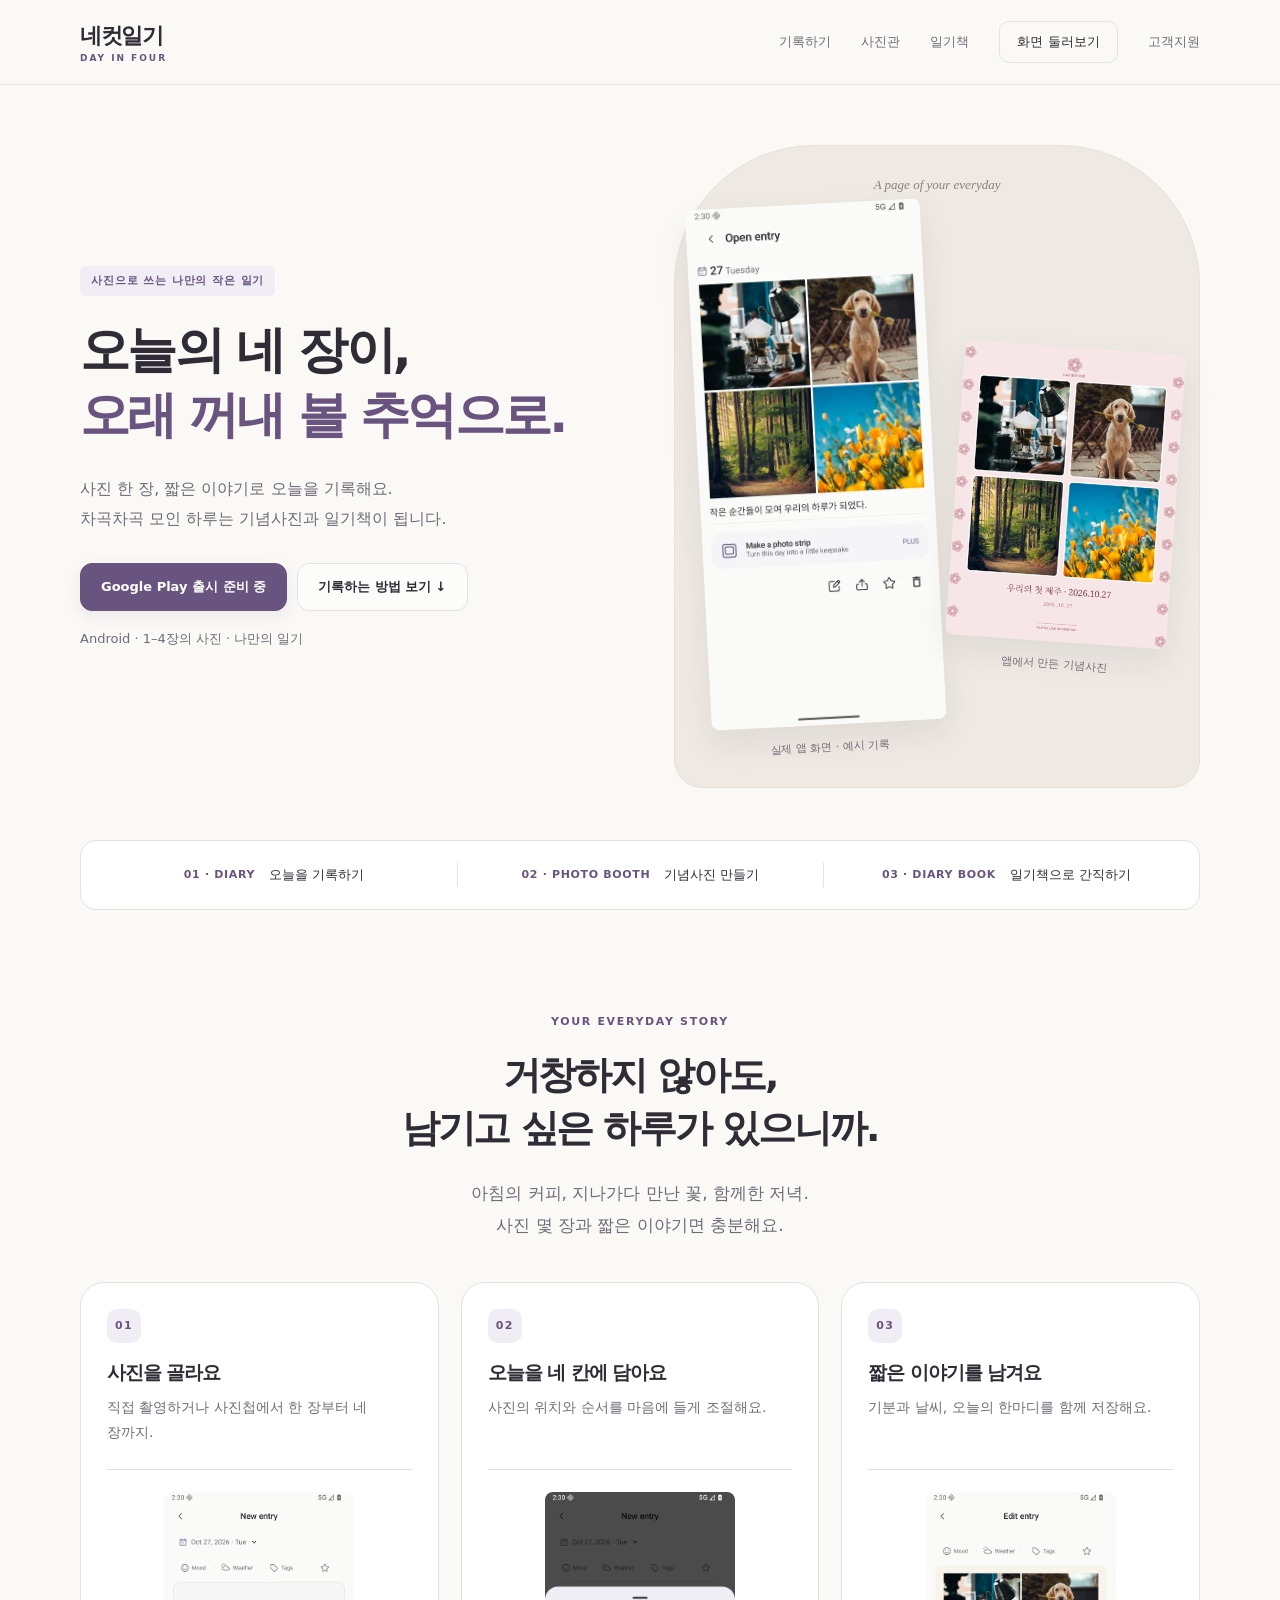
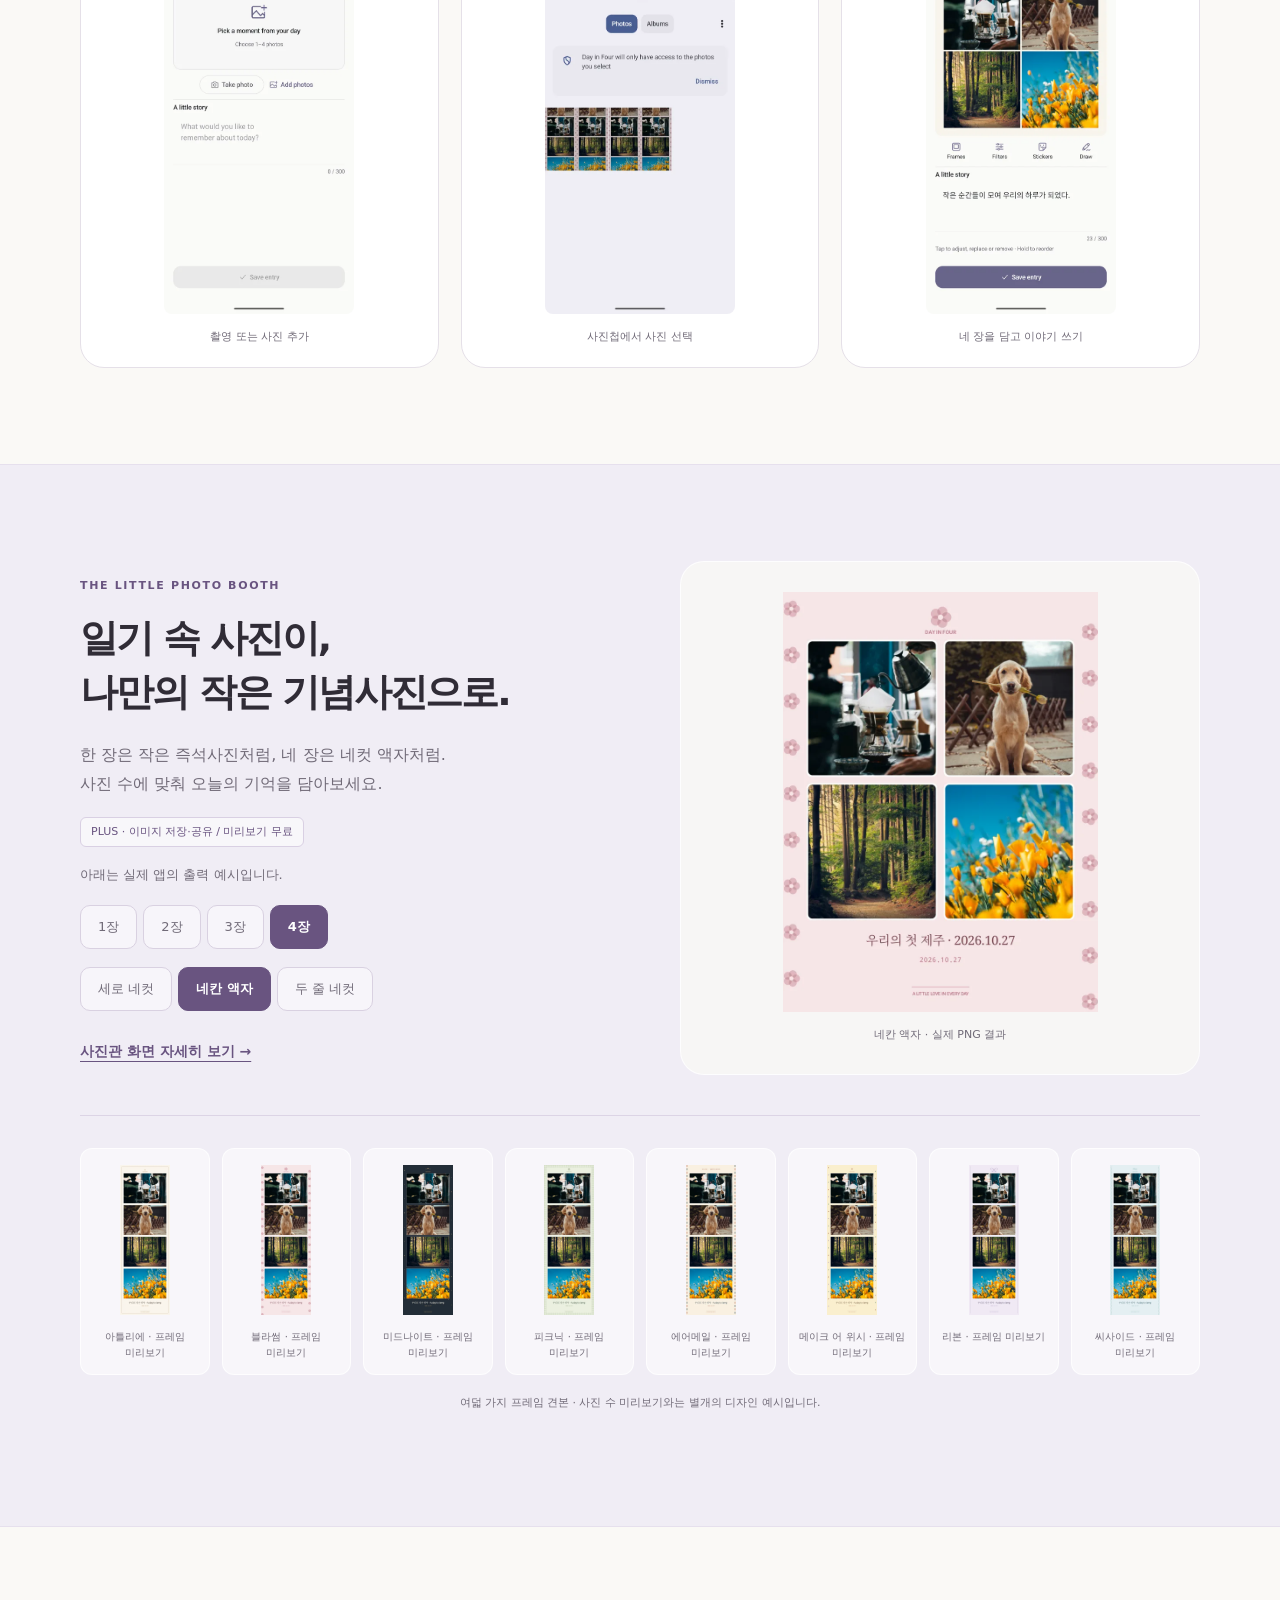
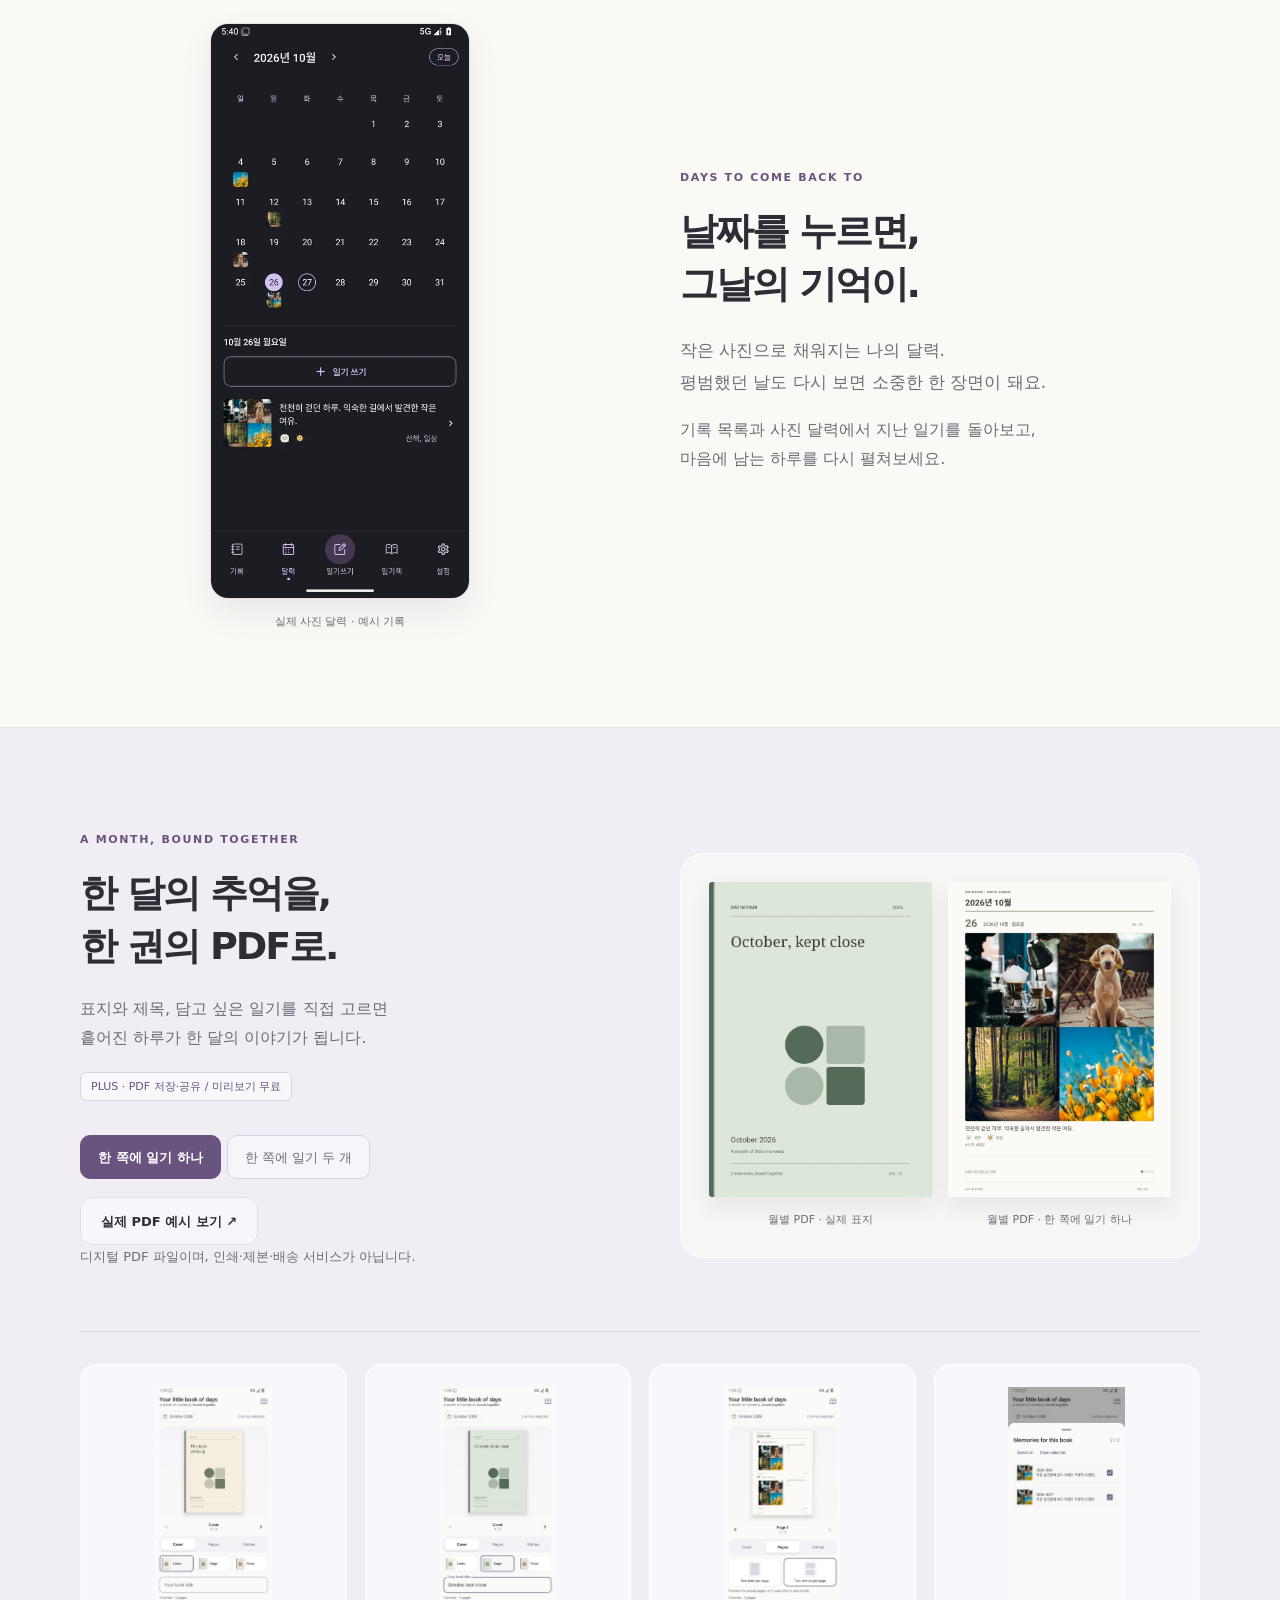
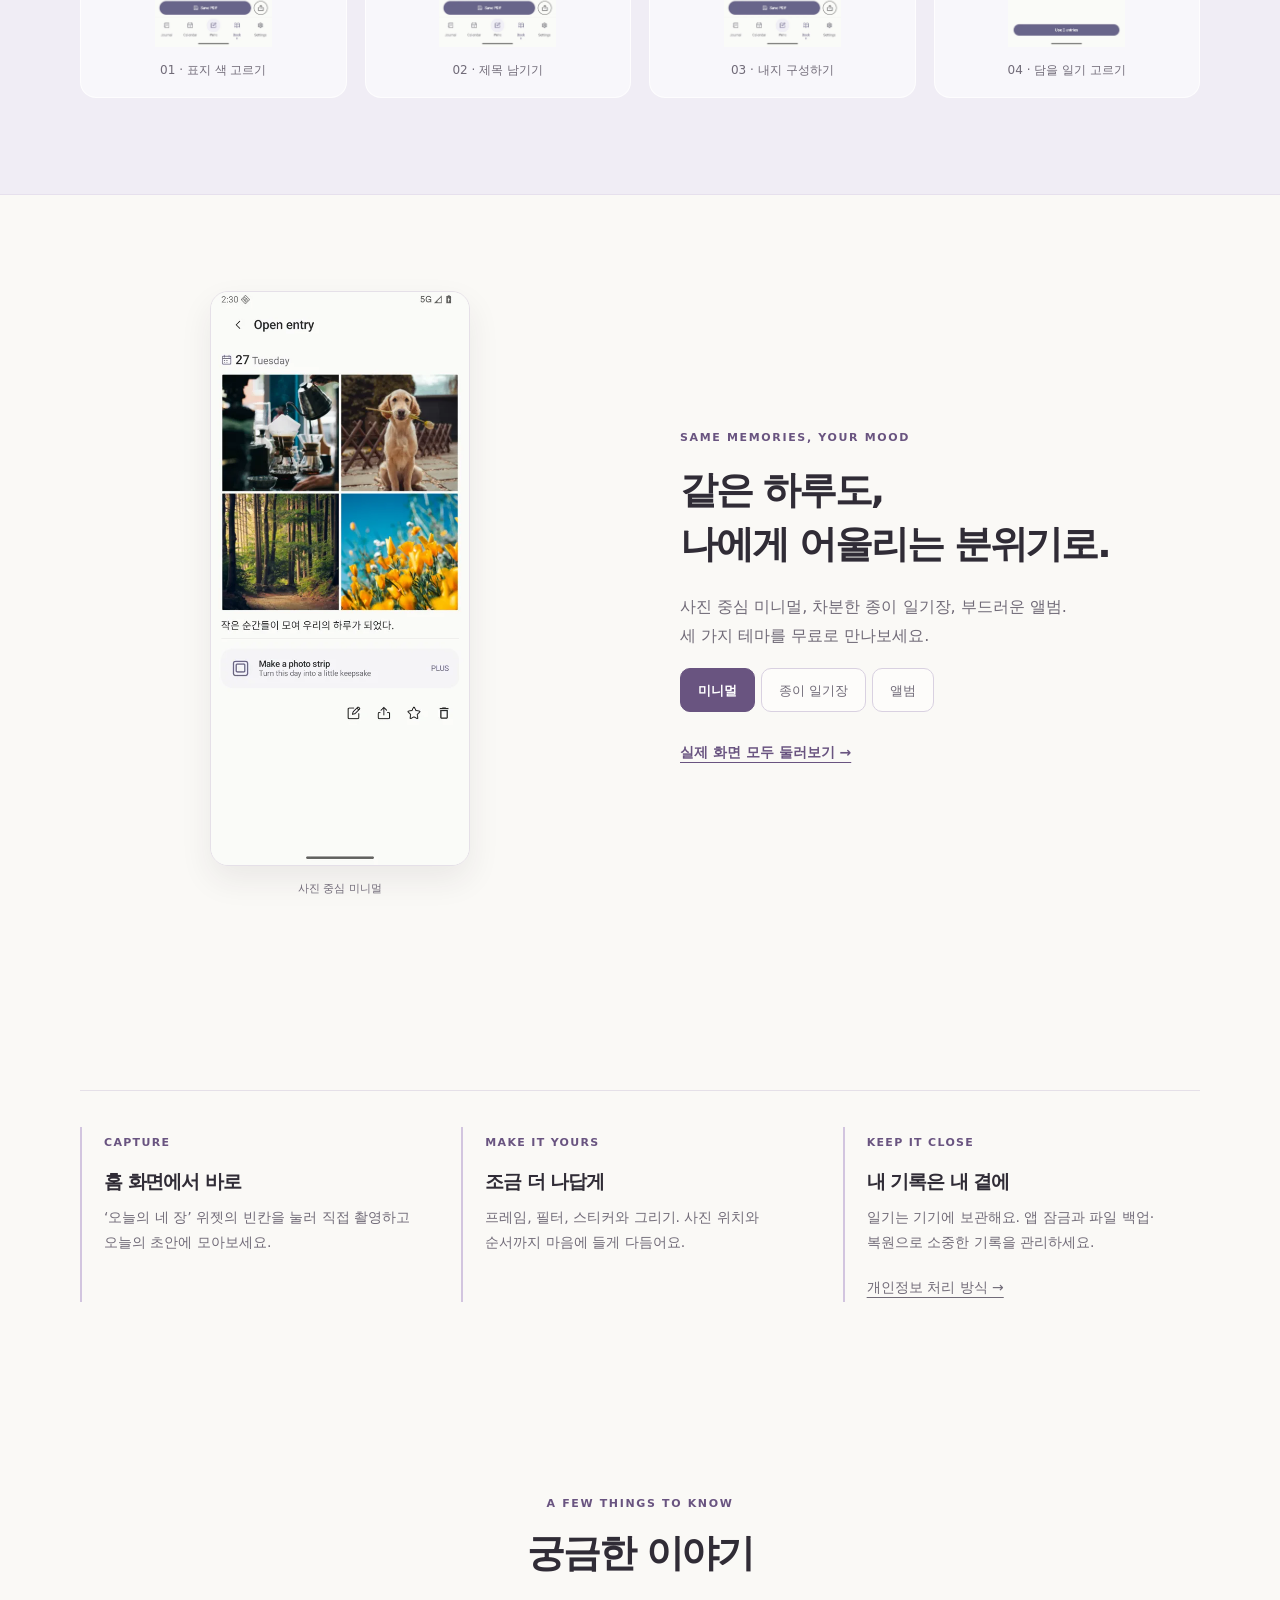
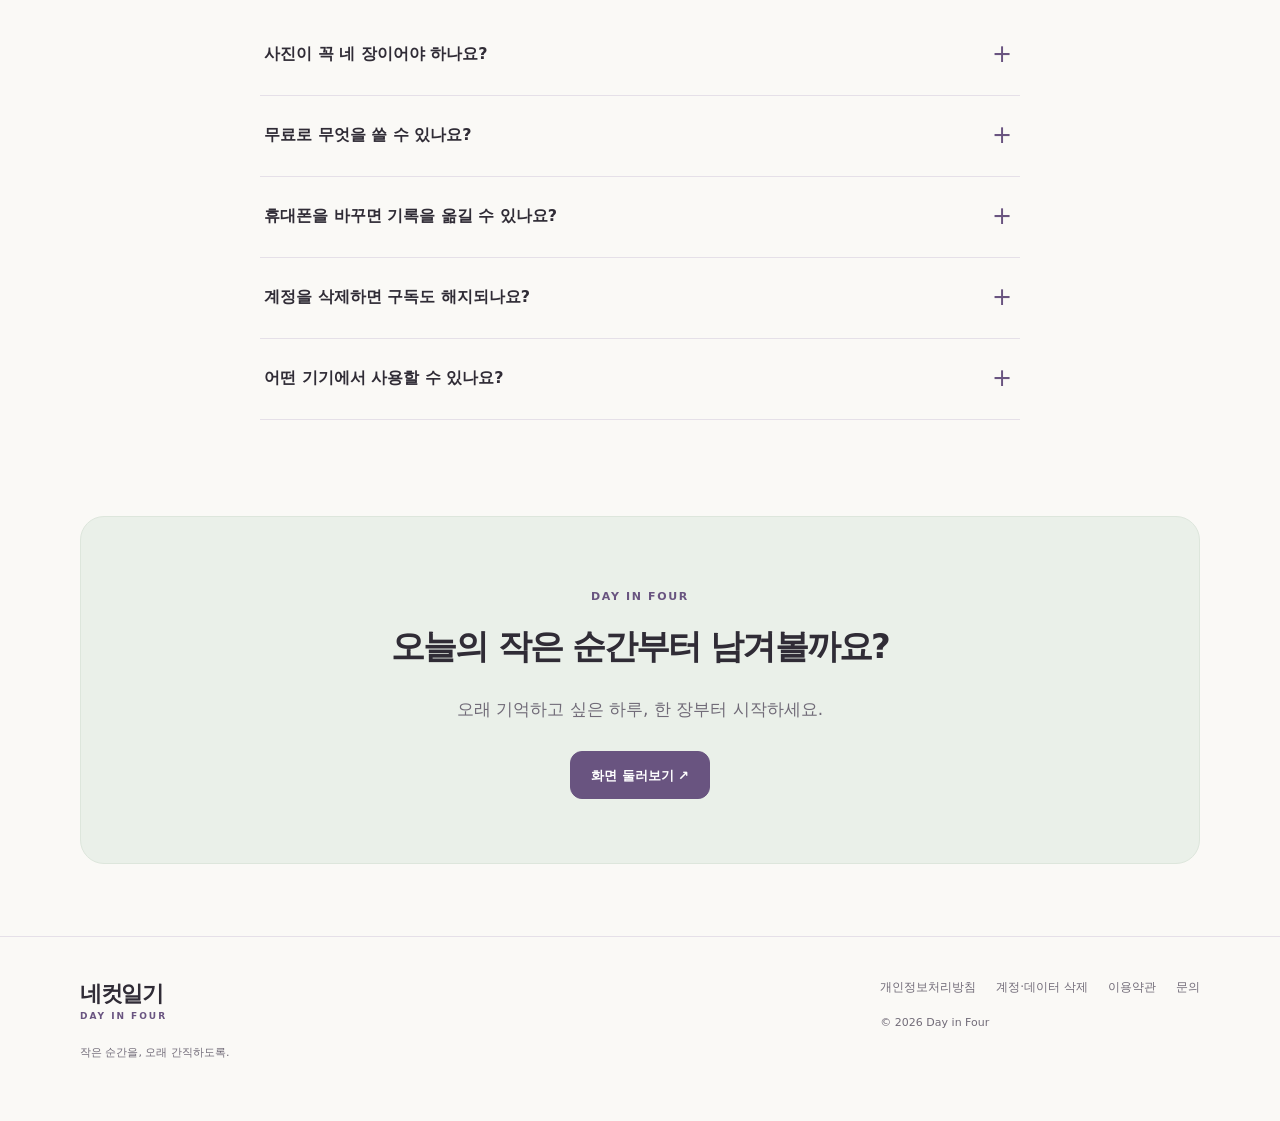
==== index.html @ f3f6698d "Add Day in Four homepage with refined responsive layout" ====
<!doctype html><html lang="ko"><head><meta charset="utf-8"><meta name="viewport" content="width=device-width, initial-scale=1"><meta name="description" content="한 장부터 시작하는 사진 일기. 사진관과 월별 PDF 일기책으로 오늘을 간직하세요."><meta name="theme-color" content="#faf8f4"><meta property="og:title" content="오늘의 작은 순간을 오래도록 · 네컷일기"><meta property="og:description" content="한 장부터 시작하는 사진 일기. 사진관과 월별 PDF 일기책으로 오늘을 간직하세요."><meta property="og:type" content="website"><title>오늘의 작은 순간을 오래도록 · 네컷일기 / Day in Four</title><link rel="stylesheet" href="styles.css"></head><body><a class="skip" href="#main">본문 바로가기</a><header><div class="wrap"><a class="brand" href="index.html">네컷일기<small>DAY IN FOUR</small></a><button class="menu-toggle" aria-expanded="false" aria-controls="navigation">메뉴</button><nav id="navigation" aria-label="주 메뉴"><a href="index.html#story">기록하기</a><a href="index.html#booth">사진관</a><a href="index.html#book">일기책</a><a href="guide.html">화면 둘러보기</a><a href="support.html">고객지원</a></nav></div></header><main id="main">
<div class="wrap"><section class="hero"><div><span class="eyebrow">사진으로 쓰는 나만의 작은 일기</span><h1>오늘의 네 장이,<br><em>오래 꺼내 볼 추억으로.</em></h1><p class="lead">사진 한 장, 짧은 이야기로 오늘을 기록해요.<br>차곡차곡 모인 하루는 기념사진과 일기책이 됩니다.</p><div class="actions"><span class="button primary" data-store>Google Play 출시 준비 중</span><a class="button" href="#story">기록하는 방법 보기 ↓</a></div><p class="muted">Android · 1–4장의 사진 · 나만의 일기</p></div><div class="hero-art"><figure class=""><button class="zoom" data-full="assets/screens/diary-minimal.png" aria-label="사진 중심 미니멀 · 일기 상세 확대"><img src="assets/screens/diary-minimal.webp" alt="사진 중심 미니멀 · 일기 상세" width="1080" height="2400" loading="eager"></button><figcaption>실제 앱 화면 · 예시 기록</figcaption></figure><figure class=""><button class="zoom" data-full="assets/exports/keepsake-grid.png" aria-label="네칸 액자 · 실제 PNG 결과 확대"><img src="assets/exports/keepsake-grid.webp" alt="네칸 액자 · 실제 PNG 결과" width="1800" height="2400" loading="eager"></button><figcaption>앱에서 만든 기념사진</figcaption></figure></div></section><div class="ribbon" aria-label="주요 기능 바로가기"><a href="#story"><b>01 · DIARY</b><span>오늘을 기록하기</span></a><a href="#booth"><b>02 · PHOTO BOOTH</b><span>기념사진 만들기</span></a><a href="#book"><b>03 · DIARY BOOK</b><span>일기책으로 간직하기</span></a></div>
<section class="section" id="story"><div class="section-heading"><span class="eyebrow">YOUR EVERYDAY STORY</span><h2>거창하지 않아도,<br>남기고 싶은 하루가 있으니까.</h2><p class="lead">아침의 커피, 지나가다 만난 꽃, 함께한 저녁.<br>사진 몇 장과 짧은 이야기면 충분해요.</p></div><div class="steps"><article><span class="number">01</span><h3>사진을 골라요</h3><p>직접 촬영하거나 사진첩에서 한 장부터 네 장까지.</p><figure class=""><button class="zoom" data-full="assets/screens/writer-start.png" aria-label="촬영 또는 사진 추가 확대"><img src="assets/screens/writer-start.webp" alt="촬영 또는 사진 추가" width="1080" height="2400" loading="lazy"></button><figcaption>촬영 또는 사진 추가</figcaption></figure></article><article><span class="number">02</span><h3>오늘을 네 칸에 담아요</h3><p>사진의 위치와 순서를 마음에 들게 조절해요.</p><figure class=""><button class="zoom" data-full="assets/screens/writer-library.png" aria-label="사진첩에서 사진 선택 확대"><img src="assets/screens/writer-library.webp" alt="사진첩에서 사진 선택" width="1080" height="2400" loading="lazy"></button><figcaption>사진첩에서 사진 선택</figcaption></figure></article><article><span class="number">03</span><h3>짧은 이야기를 남겨요</h3><p>기분과 날씨, 오늘의 한마디를 함께 저장해요.</p><figure class=""><button class="zoom" data-full="assets/screens/writer-four-photos.png" aria-label="네 장을 담고 이야기 쓰기 확대"><img src="assets/screens/writer-four-photos.webp" alt="네 장을 담고 이야기 쓰기" width="1080" height="2400" loading="lazy"></button><figcaption>네 장을 담고 이야기 쓰기</figcaption></figure></article></div></section></div>
<section class="section tint" id="booth"><div class="wrap"><div class="split"><div><span class="eyebrow">THE LITTLE PHOTO BOOTH</span><h2>일기 속 사진이,<br>나만의 작은 기념사진으로.</h2><p>한 장은 작은 즉석사진처럼, 네 장은 네컷 액자처럼.<br>사진 수에 맞춰 오늘의 기억을 담아보세요.</p><span class="badge">PLUS · 이미지 저장·공유 / 미리보기 무료</span><p class="muted">아래는 실제 앱의 출력 예시입니다.</p><div class="choices" aria-label="사진 수 선택" data-choice="count"><button aria-pressed="false" data-value="1">1장</button><button aria-pressed="false" data-value="2">2장</button><button aria-pressed="false" data-value="3">3장</button><button aria-pressed="true" data-value="4">4장</button></div><div class="choices" id="layout-choices" aria-label="네 장 배치 선택" data-choice="layout"><button aria-pressed="false" data-value="4">세로 네컷</button><button aria-pressed="true" data-value="grid">네칸 액자</button><button aria-pressed="false" data-value="twin">두 줄 네컷</button></div><a href="guide.html?group=booth">사진관 화면 자세히 보기 →</a></div><div class="showcase" id="booth-preview"><figure class=""><button class="zoom" data-full="assets/exports/keepsake-grid.png" aria-label="네칸 액자 · 실제 PNG 결과 확대"><img src="assets/exports/keepsake-grid.webp" alt="네칸 액자 · 실제 PNG 결과" width="1800" height="2400" loading="lazy"></button><figcaption>네칸 액자 · 실제 PNG 결과</figcaption></figure></div></div><div class="frame-strip"><figure class=""><button class="zoom" data-full="assets/frames/frame-atelier.png" aria-label="아틀리에 · 프레임 미리보기 확대"><img src="assets/frames/frame-atelier.webp" alt="아틀리에 · 프레임 미리보기" width="300" height="900" loading="lazy"></button><figcaption>아틀리에 · 프레임 미리보기</figcaption></figure><figure class=""><button class="zoom" data-full="assets/frames/frame-bloom.png" aria-label="블라썸 · 프레임 미리보기 확대"><img src="assets/frames/frame-bloom.webp" alt="블라썸 · 프레임 미리보기" width="300" height="900" loading="lazy"></button><figcaption>블라썸 · 프레임 미리보기</figcaption></figure><figure class=""><button class="zoom" data-full="assets/frames/frame-midnight.png" aria-label="미드나이트 · 프레임 미리보기 확대"><img src="assets/frames/frame-midnight.webp" alt="미드나이트 · 프레임 미리보기" width="300" height="900" loading="lazy"></button><figcaption>미드나이트 · 프레임 미리보기</figcaption></figure><figure class=""><button class="zoom" data-full="assets/frames/frame-picnic.png" aria-label="피크닉 · 프레임 미리보기 확대"><img src="assets/frames/frame-picnic.webp" alt="피크닉 · 프레임 미리보기" width="300" height="900" loading="lazy"></button><figcaption>피크닉 · 프레임 미리보기</figcaption></figure><figure class=""><button class="zoom" data-full="assets/frames/frame-postcard.png" aria-label="에어메일 · 프레임 미리보기 확대"><img src="assets/frames/frame-postcard.webp" alt="에어메일 · 프레임 미리보기" width="300" height="900" loading="lazy"></button><figcaption>에어메일 · 프레임 미리보기</figcaption></figure><figure class=""><button class="zoom" data-full="assets/frames/frame-birthday.png" aria-label="메이크 어 위시 · 프레임 미리보기 확대"><img src="assets/frames/frame-birthday.webp" alt="메이크 어 위시 · 프레임 미리보기" width="300" height="900" loading="lazy"></button><figcaption>메이크 어 위시 · 프레임 미리보기</figcaption></figure><figure class=""><button class="zoom" data-full="assets/frames/frame-ribbon.png" aria-label="리본 · 프레임 미리보기 확대"><img src="assets/frames/frame-ribbon.webp" alt="리본 · 프레임 미리보기" width="300" height="900" loading="lazy"></button><figcaption>리본 · 프레임 미리보기</figcaption></figure><figure class=""><button class="zoom" data-full="assets/frames/frame-sea.png" aria-label="씨사이드 · 프레임 미리보기 확대"><img src="assets/frames/frame-sea.webp" alt="씨사이드 · 프레임 미리보기" width="300" height="900" loading="lazy"></button><figcaption>씨사이드 · 프레임 미리보기</figcaption></figure></div><p class="muted">여덟 가지 프레임 견본 · 사진 수 미리보기와는 별개의 디자인 예시입니다.</p></div></section>
<section class="section wrap"><div class="split"><figure class="phone"><button class="zoom" data-full="assets/screens/calendar-minimal.png" aria-label="사진 중심 미니멀 · 사진 달력 확대"><img src="assets/screens/calendar-minimal.webp" alt="사진 중심 미니멀 · 사진 달력" width="1080" height="2400" loading="lazy"></button><figcaption>실제 사진 달력 · 예시 기록</figcaption></figure><div><span class="eyebrow">DAYS TO COME BACK TO</span><h2>날짜를 누르면,<br>그날의 기억이.</h2><p class="lead">작은 사진으로 채워지는 나의 달력.<br>평범했던 날도 다시 보면 소중한 한 장면이 돼요.</p><p>기록 목록과 사진 달력에서 지난 일기를 돌아보고,<br>마음에 남는 하루를 다시 펼쳐보세요.</p></div></div></section>
<section class="section tint" id="book"><div class="wrap"><div class="split"><div><span class="eyebrow">A MONTH, BOUND TOGETHER</span><h2>한 달의 추억을,<br>한 권의 PDF로.</h2><p>표지와 제목, 담고 싶은 일기를 직접 고르면<br>흩어진 하루가 한 달의 이야기가 됩니다.</p><span class="badge">PLUS · PDF 저장·공유 / 미리보기 무료</span><div class="choices" data-choice="book" aria-label="일기책 내지 선택"><button aria-pressed="true" data-value="one">한 쪽에 일기 하나</button><button aria-pressed="false" data-value="two">한 쪽에 일기 두 개</button></div><a class="button" href="assets/sample-diary-book.pdf" target="_blank" rel="noopener">실제 PDF 예시 보기 ↗</a><p class="muted">디지털 PDF 파일이며, 인쇄·제본·배송 서비스가 아닙니다.</p></div><div class="book-preview"><figure class=""><button class="zoom" data-full="assets/exports/book-cover.png" aria-label="월별 PDF · 실제 표지 확대"><img src="assets/exports/book-cover.webp" alt="월별 PDF · 실제 표지" width="595" height="842" loading="lazy"></button><figcaption>월별 PDF · 실제 표지</figcaption></figure><div id="book-preview"><figure class=""><button class="zoom" data-full="assets/exports/book-page-one.png" aria-label="월별 PDF · 한 쪽에 일기 하나 확대"><img src="assets/exports/book-page-one.webp" alt="월별 PDF · 한 쪽에 일기 하나" width="893" height="1263" loading="lazy"></button><figcaption>월별 PDF · 한 쪽에 일기 하나</figcaption></figure></div></div></div><div class="mini-steps"><figure class=""><button class="zoom" data-full="assets/screens/book-cover-editor.png" aria-label="일기책 · 표지 선택 확대"><img src="assets/screens/book-cover-editor.webp" alt="일기책 · 표지 선택" width="1080" height="2400" loading="lazy"></button><figcaption>01 · 표지 색 고르기</figcaption></figure><figure class=""><button class="zoom" data-full="assets/screens/book-title-editor.png" aria-label="일기책 · 제목 정하기 확대"><img src="assets/screens/book-title-editor.webp" alt="일기책 · 제목 정하기" width="1080" height="2400" loading="lazy"></button><figcaption>02 · 제목 남기기</figcaption></figure><figure class=""><button class="zoom" data-full="assets/screens/book-pages-editor.png" aria-label="일기책 · 내지 구성 확대"><img src="assets/screens/book-pages-editor.webp" alt="일기책 · 내지 구성" width="1080" height="2400" loading="lazy"></button><figcaption>03 · 내지 구성하기</figcaption></figure><figure class=""><button class="zoom" data-full="assets/screens/book-entries-editor.png" aria-label="일기책 · 수록할 일기 선택 확대"><img src="assets/screens/book-entries-editor.webp" alt="일기책 · 수록할 일기 선택" width="1080" height="2400" loading="lazy"></button><figcaption>04 · 담을 일기 고르기</figcaption></figure></div></div></section>
<section class="section wrap"><div class="split"><div id="theme-preview"><figure class="phone"><button class="zoom" data-full="assets/screens/diary-minimal.png" aria-label="사진 중심 미니멀 · 일기 상세 확대"><img src="assets/screens/diary-minimal.webp" alt="사진 중심 미니멀 · 일기 상세" width="1080" height="2400" loading="lazy"></button><figcaption>사진 중심 미니멀</figcaption></figure></div><div><span class="eyebrow">SAME MEMORIES, YOUR MOOD</span><h2>같은 하루도,<br>나에게 어울리는 분위기로.</h2><p>사진 중심 미니멀, 차분한 종이 일기장, 부드러운 앨범.<br>세 가지 테마를 무료로 만나보세요.</p><div class="choices" data-choice="theme" aria-label="앱 테마 선택"><button aria-pressed="true" data-value="minimal">미니멀</button><button aria-pressed="false" data-value="paper">종이 일기장</button><button aria-pressed="false" data-value="album">앨범</button></div><a href="guide.html">실제 화면 모두 둘러보기 →</a></div></div></section>
<section class="wrap section"><div class="features"><article><span class="number">CAPTURE</span><h3>홈 화면에서 바로</h3><p>‘오늘의 네 장’ 위젯의 빈칸을 눌러 직접 촬영하고 오늘의 초안에 모아보세요.</p></article><article><span class="number">MAKE IT YOURS</span><h3>조금 더 나답게</h3><p>프레임, 필터, 스티커와 그리기. 사진 위치와 순서까지 마음에 들게 다듬어요.</p></article><article><span class="number">KEEP IT CLOSE</span><h3>내 기록은 내 곁에</h3><p>일기는 기기에 보관해요. 앱 잠금과 파일 백업·복원으로 소중한 기록을 관리하세요.</p><a href="privacy.html">개인정보 처리 방식 →</a></article></div></section>
<section class="section wrap" id="faq"><div class="faq"><span class="eyebrow">A FEW THINGS TO KNOW</span><h2>궁금한 이야기</h2><details><summary>사진이 꼭 네 장이어야 하나요?</summary><p>아니요. 일기와 사진관 모두 1~4장의 사진으로 시작할 수 있어요.</p></details><details><summary>무료로 무엇을 쓸 수 있나요?</summary><p>일기, 달력, 테마, 위젯, 기본 사진 편집, 앱 잠금, 수동 파일 백업·복원을 사용할 수 있어요. 사진관 이미지와 월별 PDF 저장·공유는 Plus 기능입니다. 가격과 제공 여부는 출시된 앱의 구매 화면에서 확인하세요.</p></details><details><summary>휴대폰을 바꾸면 기록을 옮길 수 있나요?</summary><p>파일 백업 후 새 기기에서 복원할 수 있어요. 앱을 삭제하기 전, 백업 파일을 앱 바깥의 안전한 위치에 보관해 주세요.</p></details><details><summary>계정을 삭제하면 구독도 해지되나요?</summary><p>계정 삭제와 Google Play 구독 해지는 별개입니다. <a href="delete-account.html">계정·데이터 삭제 안내</a>에서 삭제 범위와 구독 관리 방법을 확인하세요.</p></details><details><summary>어떤 기기에서 사용할 수 있나요?</summary><p>Android 앱입니다. 출시 후 Google Play의 기기 호환성 안내를 확인해 주세요.</p></details></div></section><section class="wrap"><div class="closing"><span class="eyebrow">DAY IN FOUR</span><h2>오늘의 작은 순간부터 남겨볼까요?</h2><p class="lead">오래 기억하고 싶은 하루, 한 장부터 시작하세요.</p><a class="button" href="guide.html">화면 둘러보기 ↗</a></div></section></main><footer class="footer"><div class="wrap"><div><a class="brand" href="index.html">네컷일기<small>DAY IN FOUR</small></a><p class="muted">작은 순간을, 오래 간직하도록.</p></div><div><div class="footer-links"><a href="privacy.html">개인정보처리방침</a><a href="delete-account.html">계정·데이터 삭제</a><a href="terms.html">이용약관</a><a href="support.html">문의</a></div><p class="muted">© <span data-year>2026</span> <span data-developer>Day in Four</span></p></div></div></footer><dialog id="lightbox" aria-labelledby="lightbox-title"><div class="dialog-bar"><span id="lightbox-title">이미지 크게 보기</span><button aria-label="확대 이미지 닫기" id="close-lightbox">×</button></div><img class="zoomed" alt=""><p>실제 앱 화면 또는 출력 결과 · 예시 기록</p></dialog><script src="site-config.js"></script><script src="assets-data.js"></script><script src="app.js"></script></body></html>
---- styles.css ----
:root {
  --paper: #faf9f6;
  --ink: #302c36;
  --muted: #716b78;
  --purple: #695480;
  --line: #e5e0e8;
  --lavender: #f0edf5;
  --sage: #eaf0e9;
  --radius: 24px;
}
* { box-sizing: border-box; }
html { scroll-behavior: smooth; scroll-padding-top: 104px; }
body { margin: 0; background: var(--paper); color: var(--ink); font-family: system-ui, -apple-system, 'Segoe UI', 'Malgun Gothic', sans-serif; font-size: 16px; line-height: 1.8; word-break: keep-all; overflow-wrap: break-word; }
a { color: var(--purple); text-underline-offset: 5px; }
button, input, select, textarea { font: inherit; }
button, a, input, select, textarea { -webkit-tap-highlight-color: transparent; }
button { cursor: pointer; }
button:disabled { cursor: not-allowed; opacity: .6; }
:is(button, a, input, select, textarea, summary):focus-visible { outline: 3px solid var(--purple); outline-offset: 5px; }
.wrap { width: min(1120px, calc(100% - 64px)); margin-inline: auto; }
.skip { position: absolute; top: -100px; background: white; z-index: 20; padding: 10px; }
.skip:focus { top: 10px; }
header { position: sticky; top: 0; z-index: 5; border-bottom: 1px solid #e5e0e8b3; background: #faf9f6f2; backdrop-filter: blur(16px); }
header .wrap { display: flex; align-items: center; justify-content: space-between; min-height: 84px; gap: 24px; }
.brand { display: inline-block; font-size: 22px; font-weight: 750; letter-spacing: -.065em; color: var(--ink); text-decoration: none; line-height: 1.5; }
.brand small { display: block; font-size: 9px; letter-spacing: .22em; line-height: 1.5; font-weight: 600; color: var(--purple); }
nav { display: flex; gap: 30px; align-items: center; }
nav a { font-size: 13px; font-weight: 550; text-decoration: none; color: var(--muted); padding: 12px 0; }
nav a:hover { color: var(--purple); }
nav a:nth-last-child(2) { padding: 8px 17px; border: 1px solid var(--line); border-radius: 10px; color: var(--ink); }
.menu-toggle { display: none; }
h1, h2, h3 { line-height: 1.4; font-weight: 700; letter-spacing: -.055em; text-wrap: balance; }
h1 { font-size: clamp(36px, 3.9vw, 53px); line-height: 1.3; margin: 22px 0 26px; }
h1 em { font-style: normal; color: var(--purple); }
h2 { font-size: clamp(28px, 3vw, 38px); margin: 14px 0 22px; }
h3 { font-size: 21px; margin: 16px 0 10px; }
p { margin: 0 0 18px; }
.eyebrow { display: inline-block; font-size: 11px; color: var(--purple); letter-spacing: .15em; font-weight: 700; }
.muted, figcaption { color: var(--muted); font-size: 13px; }
.lead { font-size: 17px; color: var(--muted); max-width: 490px; line-height: 1.9; }
.hero { display: grid; grid-template-columns: 1.05fr 1fr; align-items: center; gap: 42px; padding: 60px 0 52px; min-height: 680px; }
.hero > div:first-child { position: relative; z-index: 1; }
.hero .eyebrow { background: var(--lavender); border-radius: 6px; padding: 5px 11px; letter-spacing: .08em; }
.hero .lead { max-width: 420px; font-size: 16px; }
.actions { display: flex; gap: 10px; flex-wrap: wrap; margin: 28px 0 16px; }
.button, button.pill { display: inline-flex; align-items: center; justify-content: center; min-height: 48px; border: 1px solid var(--line); border-radius: 12px; padding: 11px 20px; text-decoration: none; background: #ffffff80; color: var(--ink); font-size: 13px; font-weight: 600; }
a.button:hover { background: var(--lavender); border-color: #c6b9d3; }
.primary { background: var(--purple) !important; color: white !important; border-color: var(--purple) !important; box-shadow: 0 5px 14px #69548018; }
.hero-art { position: relative; display: grid; grid-template-columns: 1.06fr 1fr; align-items: center; gap: 20px; padding: 30px 24px; background: #eee9e3; border: 1px solid #e8e1da; border-radius: 140px 140px 28px 28px; }
.hero-art::before { content: 'A page of your everyday'; position: absolute; top: 27px; left: 0; width: 100%; text-align: center; color: #8b7f79; font-family: Georgia, serif; font-size: 13px; font-style: italic; }
.hero-art figure:first-child { width: 100%; transform: rotate(-3deg); margin-top: 28px; }
.hero-art figure:last-child { width: 100%; transform: rotate(4deg); margin-top: 88px; }
figure { margin: 0; min-width: 0; }
img { max-width: 100%; height: auto; display: block; }
figure img { border-radius: 8px; }
figcaption { margin-top: 14px; font-size: 11px; line-height: 1.65; }
.zoom { display: block; border: 0; padding: 0; background: transparent; width: 100%; text-align: left; border-radius: 8px; }
.zoom:hover img { filter: brightness(.98); }
.hero-art img, .phone img { box-shadow: 0 14px 32px #302c3614; }
.hero-art figcaption { text-align: center; }
.ribbon { display: grid; grid-template-columns: repeat(3, 1fr); gap: 0; background: white; border: 1px solid var(--line); border-radius: 16px; padding: 22px 10px; }
.ribbon a { display: flex; align-items: center; justify-content: center; gap: 14px; font-size: 13px; text-decoration: none; color: var(--ink); }
.ribbon a + a { border-left: 1px solid var(--line); }
.ribbon b { color: var(--purple); font-size: 11px; letter-spacing: .06em; }
.ribbon a:hover { color: var(--purple); }
.section { padding-block: 96px; }
.section-heading { margin: 0 auto 40px; max-width: 680px; text-align: center; }
.section-heading .lead { margin-inline: auto; }
.steps { display: grid; grid-template-columns: repeat(3, minmax(0, 1fr)); gap: 22px; }
.steps article { display: flex; flex-direction: column; align-items: flex-start; padding: 26px 26px 20px; background: white; border: 1px solid var(--line); border-radius: var(--radius); }
.number { color: var(--purple); font-size: 11px; font-weight: 700; letter-spacing: .12em; }
.steps .number { display: grid; place-items: center; width: 34px; height: 34px; border-radius: 10px; background: var(--lavender); }
.steps h3 { font-size: 19px; }
.steps p { font-size: 14px; color: var(--muted); min-height: 52px; margin-bottom: 22px; }
.steps figure { width: 100%; margin-top: auto; padding-top: 22px; border-top: 1px solid var(--line); }
.steps .zoom { width: min(100%, 190px); margin-inline: auto; }
.steps figcaption { text-align: center; }
.tint { background: var(--lavender); border-block: 1px solid #e6e0ed; }
.split { display: grid; grid-template-columns: minmax(0, 1fr) minmax(0, 1fr); gap: 80px; align-items: center; }
.split > div > p:not(.muted) { color: var(--muted); }
.split > div > a:not(.button) { display: inline-block; margin-top: 10px; font-size: 14px; font-weight: 600; }
.split .phone { width: min(100%, 260px); margin-inline: auto; }
.phone img { border: 1px solid var(--line); border-radius: 18px; }
.phone figcaption { text-align: center; }
.showcase { background: #faf9f6b3; border: 1px solid #ffffffc4; border-radius: var(--radius); padding: 30px; }
.showcase .zoom { height: 420px; display: grid; place-items: center; }
.showcase img { max-height: 420px; width: 100%; object-fit: contain; }
.showcase figcaption { text-align: center; }
.choices { display: flex; gap: 6px; flex-wrap: wrap; margin: 18px 0; }
.choices button { min-height: 44px; min-width: 48px; border: 1px solid #d9d1e1; background: #ffffff70; color: var(--muted); border-radius: 10px; padding: 9px 17px; font-size: 13px; }
.choices button:hover { border-color: var(--purple); }
.choices button[aria-pressed=true] { background: var(--purple); border-color: var(--purple); color: white; font-weight: 650; }
.badge { display: inline-block; background: #ffffff90; border: 1px solid #d9d0e3; color: var(--purple); border-radius: 6px; padding: 4px 10px; font-size: 11px; margin-bottom: 16px; }
.frame-strip { display: grid; grid-template-columns: repeat(8, minmax(0, 1fr)); gap: 12px; margin-top: 40px; padding-top: 32px; border-top: 1px solid #dcd4e5; }
.frame-strip figure { padding: 16px 8px 12px; background: #ffffff85; border: 1px solid #ffffffc0; border-radius: 12px; }
.frame-strip .zoom { height: 150px; }
.frame-strip img { height: 150px; width: 100%; object-fit: contain; }
.frame-strip figcaption { text-align: center; font-size: 10px; }
.frame-strip + .muted { text-align: center; margin-top: 18px; font-size: 11px; }
.book-preview { display: grid; grid-template-columns: repeat(2, minmax(0, 1fr)); gap: 16px; align-items: start; padding: 28px; background: #faf9f6b3; border-radius: var(--radius); border: 1px solid #ffffffc4; }
.book-preview figure, .book-preview #book-preview { width: 100%; }
.book-preview img { width: 100%; aspect-ratio: 595 / 842; object-fit: contain; border-radius: 3px; box-shadow: 0 10px 22px #302c3615; }
.book-preview figcaption { text-align: center; }
.mini-steps { display: grid; grid-template-columns: repeat(4, minmax(0, 1fr)); gap: 18px; margin-top: 44px; padding-top: 32px; border-top: 1px solid #dcd4e5; }
.mini-steps figure { background: #ffffff8c; border: 1px solid #ffffffc4; border-radius: 16px; padding: 22px 18px 16px; }
.mini-steps img { height: 260px; width: 100%; object-fit: contain; margin-inline: auto; }
.mini-steps figcaption { text-align: center; font-size: 12px; }
.features { display: grid; grid-template-columns: repeat(3, minmax(0, 1fr)); gap: 24px; border-top: 1px solid var(--line); padding-top: 36px; }
.features article { border-left: 2px solid #d2c5df; padding: 0 8px 0 22px; }
.features h3 { margin-top: 12px; font-size: 19px; }
.features p, .features a { font-size: 14px; color: var(--muted); }
.faq { max-width: 760px; margin-inline: auto; }
.faq > .eyebrow, .faq > h2 { display: block; text-align: center; }
.faq > h2 { margin-bottom: 34px; }
details { border-bottom: 1px solid var(--line); padding: 18px 4px; }
summary { position: relative; cursor: pointer; min-height: 44px; display: flex; align-items: center; font-size: 16px; font-weight: 600; list-style: none; padding-right: 38px; }
summary::-webkit-details-marker { display: none; }
summary::after { content: '+'; position: absolute; right: 4px; color: var(--purple); font-size: 24px; font-weight: 400; }
details[open] summary::after { content: '−'; }
details p { padding: 12px 34px 0 0; color: var(--muted); font-size: 14px; }
.closing { background: var(--sage); text-align: center; padding: 64px 24px; border: 1px solid #dde6dc; border-radius: var(--radius); }
.closing h2 { font-size: clamp(25px, 3vw, 34px); }
.closing p { margin-inline: auto; }
.closing .button { background: var(--purple); color: white; border-color: var(--purple); margin-top: 8px; }
.footer { border-top: 1px solid var(--line); padding: 40px 0; margin-top: 72px; }
.footer .wrap { display: flex; justify-content: space-between; gap: 30px; }
.footer .muted { margin-top: 14px; font-size: 11px; }
.footer-links { display: flex; gap: 20px; flex-wrap: wrap; font-size: 12px; }
.footer-links a { color: var(--muted); text-decoration: none; }
.legal { max-width: 860px; padding-top: 60px; padding-bottom: 45px; }
.legal h1 { font-size: 38px; }
.legal h2 { font-size: 24px; margin-top: 46px; }
.legal li { margin-bottom: 10px; }
.notice { border-left: 3px solid var(--purple); background: var(--lavender); padding: 20px 24px; margin: 26px 0; border-radius: 0 12px 12px 0; }
.table-scroll { overflow: auto; }
table { width: 100%; border-collapse: collapse; font-size: 14px; }
th, td { text-align: left; vertical-align: top; padding: 16px; border-bottom: 1px solid var(--line); min-width: 120px; }
th { background: var(--lavender); }
form { background: white; border: 1px solid var(--line); border-radius: 18px; padding: 28px; margin: 30px 0; }
label { display: block; margin: 15px 0 6px; }
input, select, textarea { width: 100%; min-width: 0; padding: 12px; border: 1px solid #bcb3c5; border-radius: 8px; background: var(--paper); color: var(--ink); min-height: 48px; }
textarea { resize: vertical; }
form button { margin-top: 20px; }
.gallery-tools { display: flex; gap: 16px; margin: 30px 0; padding: 18px; background: var(--lavender); border-radius: 14px; }
.gallery-tools input { flex: 2; }
.gallery-tools select { flex: 1; }
.gallery { display: grid; grid-template-columns: repeat(4, minmax(0, 1fr)); gap: 22px; }
.gallery figure { padding: 18px; background: white; border: 1px solid var(--line); border-radius: 16px; }
.gallery img { height: 300px; width: 100%; object-fit: contain; }
.gallery figcaption { font-size: 12px; border-top: 1px solid var(--line); padding-top: 12px; }
dialog { border: 0; border-radius: 16px; background: var(--paper); padding: 22px; max-width: 92vw; max-height: 94vh; color: var(--ink); }
dialog::backdrop { background: #211d29cc; backdrop-filter: blur(4px); }
dialog .zoomed { height: 72vh; max-width: 80vw; object-fit: contain; margin: auto; }
dialog .dialog-bar { display: flex; align-items: center; justify-content: space-between; gap: 20px; margin-bottom: 15px; }
dialog button { min-width: 48px; min-height: 48px; border: 1px solid var(--line); border-radius: 50%; background: white; }
dialog p { margin: 12px 0 0; font-size: 13px; }
[hidden] { display: none !important; }
#request-status { margin-top: 18px; }
noscript p { padding: 16px; background: var(--lavender); }
@media (max-width: 1000px) {
  nav { gap: 18px; }
  .hero { gap: 28px; min-height: 610px; }
  .hero-art { gap: 12px; padding-inline: 18px; }
  .hero .actions { flex-direction: column; align-items: flex-start; }
  .split { gap: 40px; }
  .section { padding-block: 76px; }
  .steps { gap: 16px; }
  .steps article { padding: 22px 18px 18px; }
  .frame-strip { grid-template-columns: repeat(4, minmax(0, 1fr)); }
  .mini-steps img { height: 220px; }
  .book-preview { padding: 20px; gap: 12px; }
  .gallery { grid-template-columns: repeat(3, minmax(0, 1fr)); }
}
@media (max-width: 680px) {
  .wrap { width: calc(100% - 40px); }
  header .wrap { min-height: 72px; }
  .brand { font-size: 20px; }
  .menu-toggle { display: inline-block; border: 1px solid var(--line); color: var(--ink); background: transparent; border-radius: 10px; padding: 8px 15px; min-height: 44px; font-size: 13px; }
  nav { display: none; position: absolute; top: 72px; left: 0; right: 0; background: var(--paper); padding: 18px 20px; border-bottom: 1px solid var(--line); flex-wrap: wrap; gap: 10px 24px; box-shadow: 0 10px 15px #302c3608; }
  nav.open { display: flex; }
  .hero, .split { grid-template-columns: minmax(0, 1fr); gap: 32px; }
  .hero { padding: 40px 0 32px; min-height: auto; }
  h1 { font-size: clamp(29px, 7.8vw, 43px); margin: 18px 0 20px; }
  h2 { font-size: 28px; }
  .hero .lead, .lead { font-size: 15px; }
  .hero .eyebrow { font-size: 10px; }
  .hero .actions { flex-direction: row; align-items: stretch; gap: 8px; margin-top: 22px; }
  .actions .button { padding-inline: 13px; font-size: 11px; min-height: 46px; }
  .hero .muted { font-size: 11px; }
  .hero-art { width: min(100%, 400px); margin-inline: auto; padding: 36px 24px 22px; gap: 20px; border-radius: 100px 100px 20px 20px; }
  .hero-art figure:first-child { margin-top: 12px; }
  .hero-art figure:last-child { margin-top: 64px; }
  .hero-art::before { top: 20px; font-size: 11px; }
  .hero-art figcaption { font-size: 9px; }
  .ribbon { padding: 16px 4px; border-radius: 12px; }
  .ribbon a { flex-direction: column; gap: 4px; font-size: 10px; text-align: center; padding-inline: 5px; }
  .ribbon b { font-size: 10px; }
  .section { padding-block: 60px; }
  .section-heading { margin-bottom: 28px; }
  .section-heading .eyebrow, .eyebrow { font-size: 10px; }
  .steps { grid-template-columns: minmax(0, 1fr); gap: 14px; }
  .steps article { display: grid; grid-template-columns: minmax(0, 1fr) 106px; grid-template-rows: auto auto 1fr; column-gap: 14px; padding: 22px 18px; align-items: start; }
  .steps .number { grid-column: 1; grid-row: 1; }
  .steps h3 { grid-column: 1; grid-row: 2; font-size: 17px; margin: 14px 0 8px; }
  .steps p { grid-column: 1; grid-row: 3; font-size: 12px; min-height: 0; margin: 0; }
  .steps figure { grid-column: 2; grid-row: 1 / 4; padding: 0; margin: 0; border: 0; align-self: center; }
  .steps .zoom { width: 100%; }
  .steps figcaption { font-size: 9px; margin-top: 8px; }
  .showcase { padding: 24px; }
  .showcase .zoom, .showcase img { height: 360px; max-height: 360px; }
  .frame-strip { gap: 8px; margin-top: 30px; padding-top: 24px; }
  .frame-strip figure { padding: 12px 5px 10px; }
  .frame-strip .zoom, .frame-strip img { height: 110px; }
  .frame-strip figcaption { font-size: 9px; }
  .split .phone { max-width: 230px; }
  .book-preview { padding: 24px 18px; }
  .mini-steps { grid-template-columns: repeat(2, minmax(0, 1fr)); gap: 12px; margin-top: 28px; padding-top: 24px; }
  .mini-steps figure { padding: 18px 12px 14px; }
  .mini-steps img { height: 230px; }
  .mini-steps figcaption { font-size: 10px; }
  .features { grid-template-columns: minmax(0, 1fr); gap: 26px; }
  .features h3 { margin-top: 6px; }
  .features p { margin-bottom: 8px; }
  summary { font-size: 14px; }
  .closing { padding: 42px 20px; border-radius: 18px; }
  .closing h2 { font-size: 25px; }
  .footer { margin-top: 48px; padding-block: 32px; }
  .footer .wrap { flex-direction: column; gap: 20px; }
  .footer-links { gap: 10px 18px; }
  .legal { padding-top: 38px; }
  .legal h1 { font-size: 29px; }
  .legal h2 { font-size: 22px; }
  form { padding: 20px; }
  .gallery-tools { flex-direction: column; padding: 14px; }
  .gallery { grid-template-columns: repeat(2, minmax(0, 1fr)); gap: 12px; }
  .gallery figure { padding: 12px; }
  .gallery img { height: 220px; }
  .gallery figcaption { font-size: 11px; }
}
@media (prefers-reduced-motion: reduce) {
  html { scroll-behavior: auto; }
}
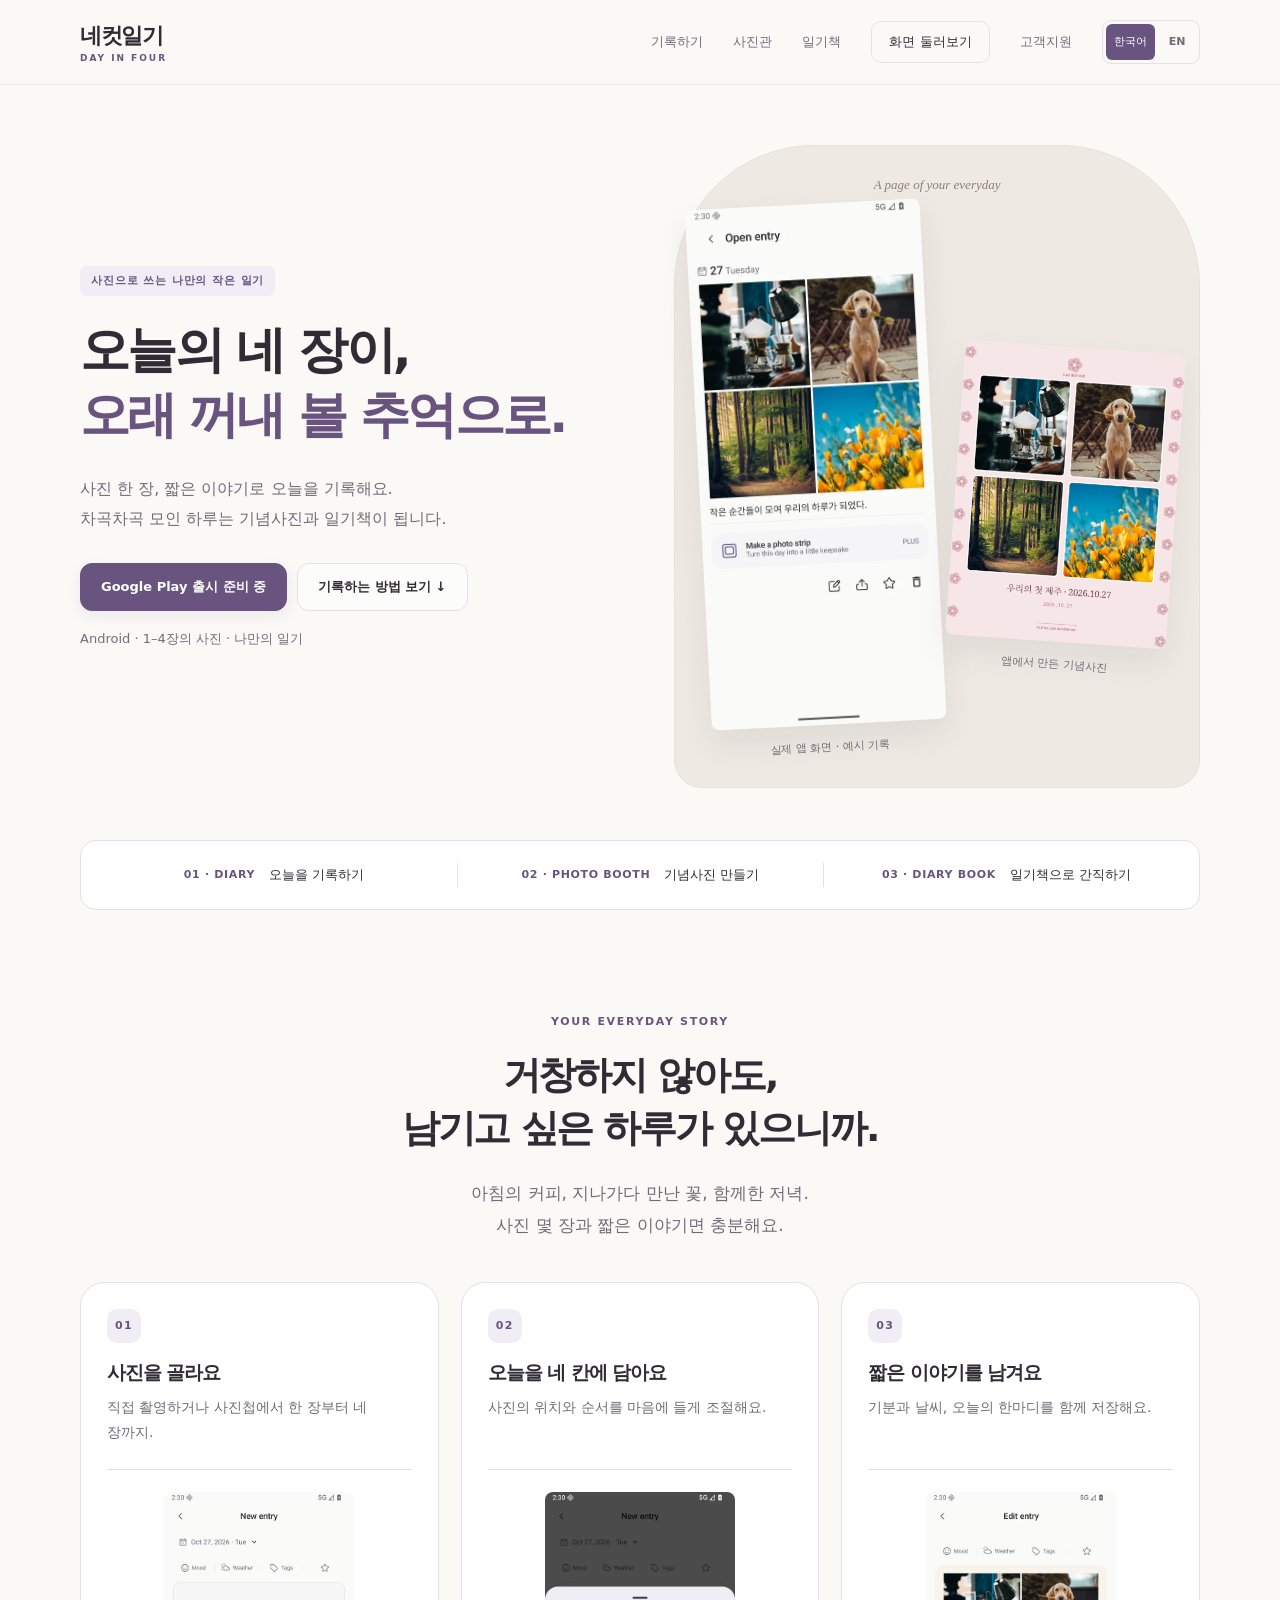
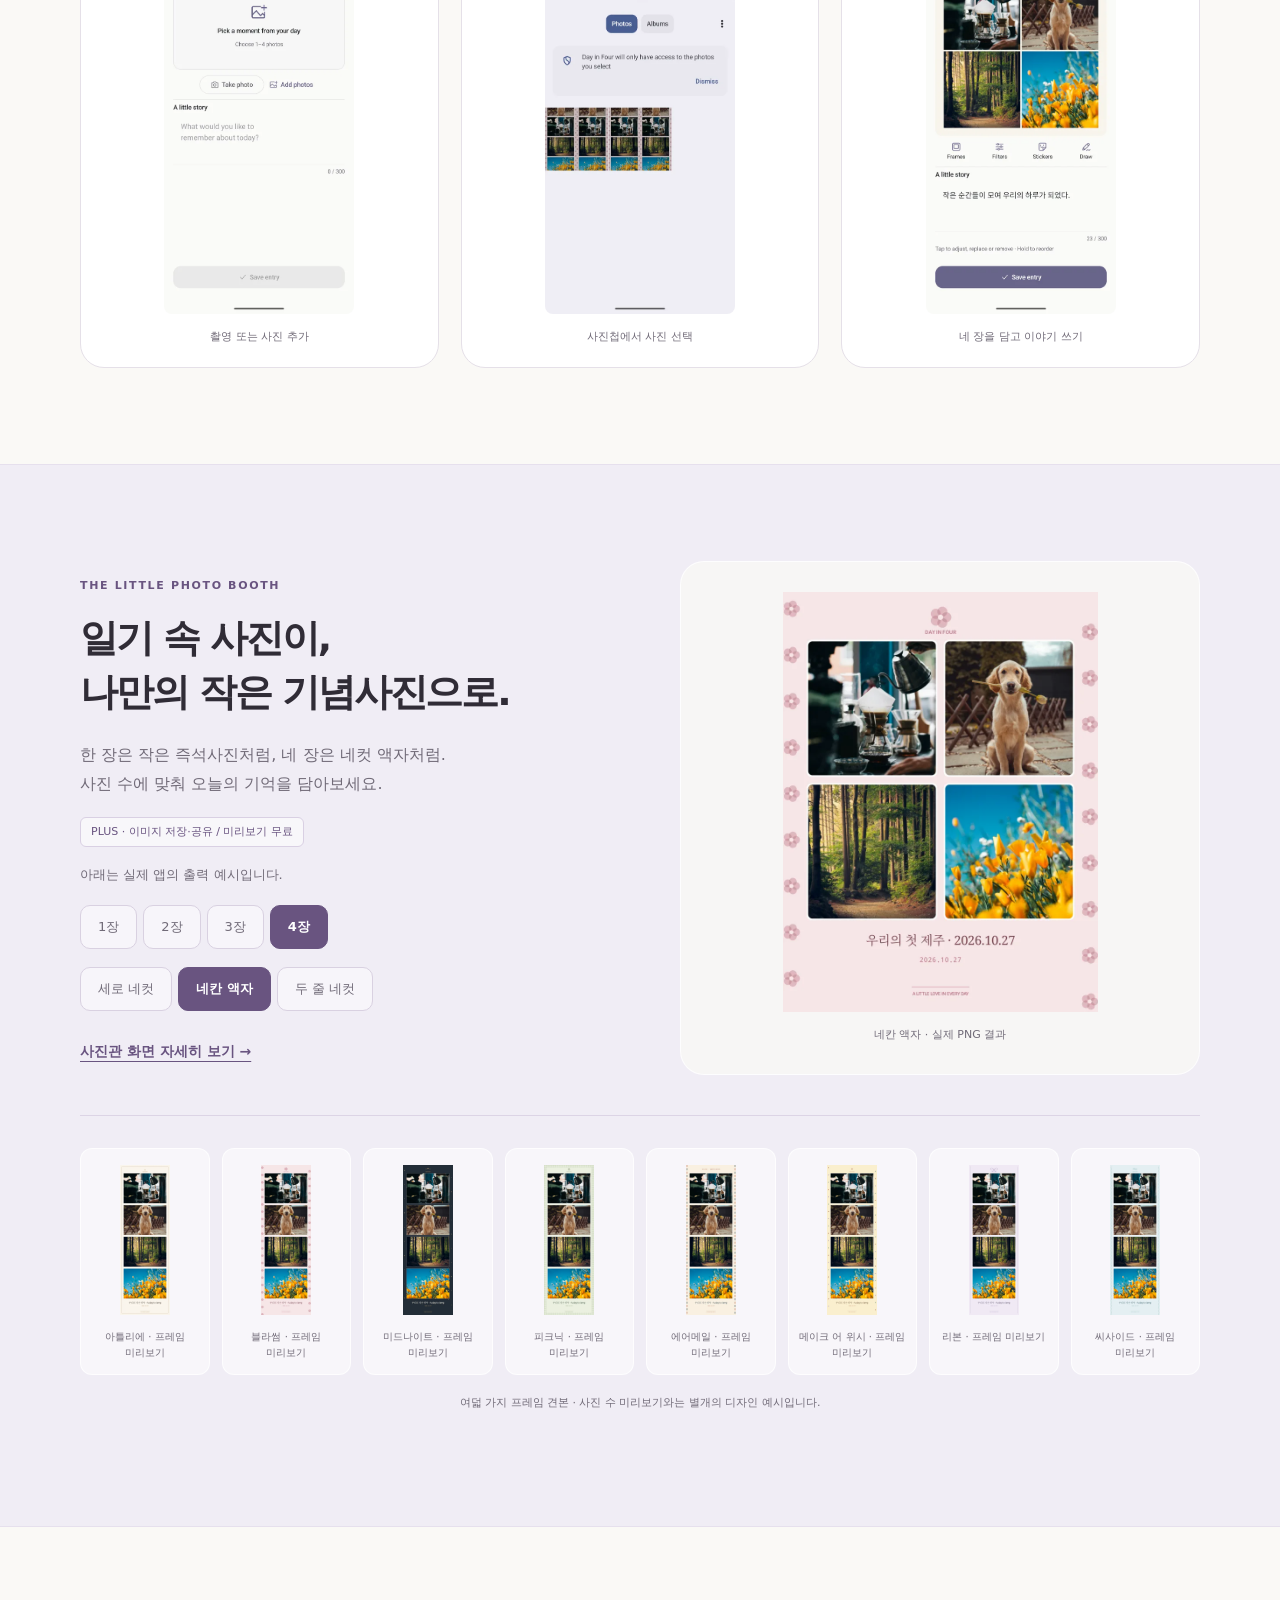
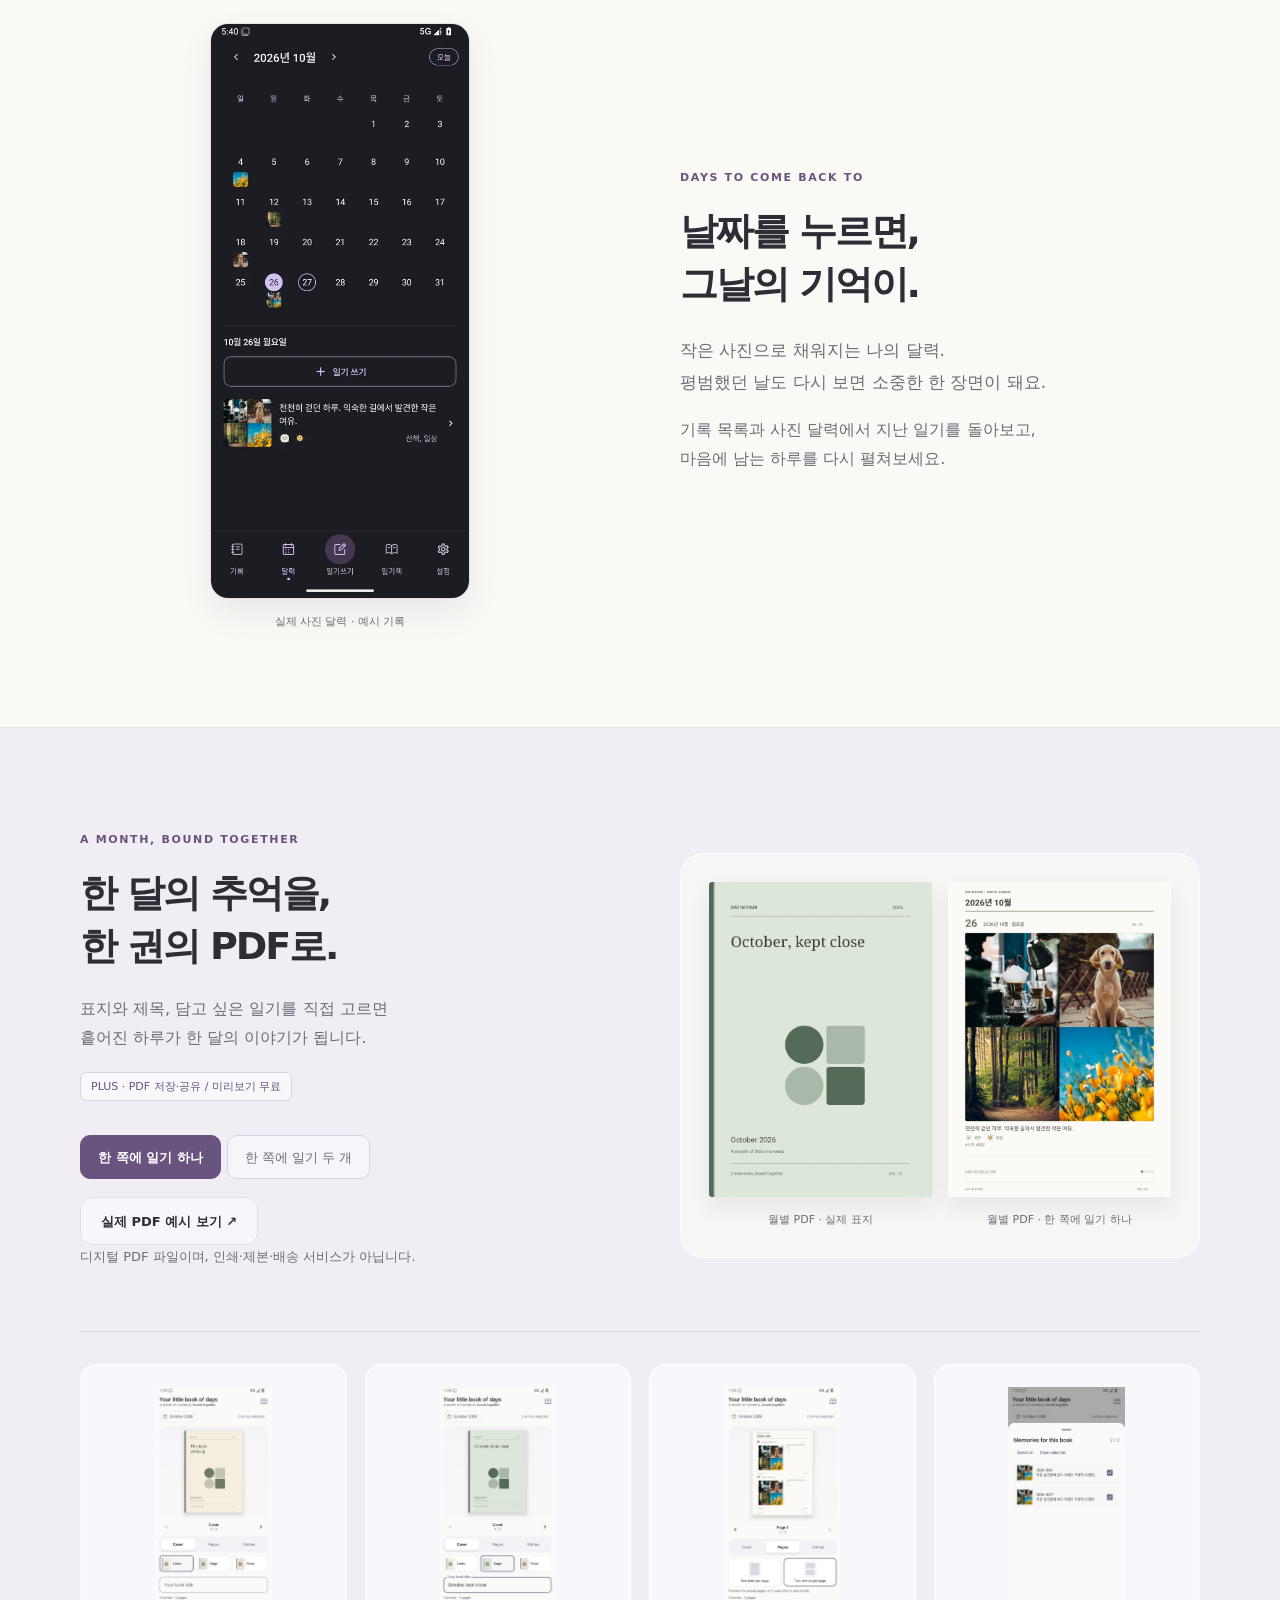
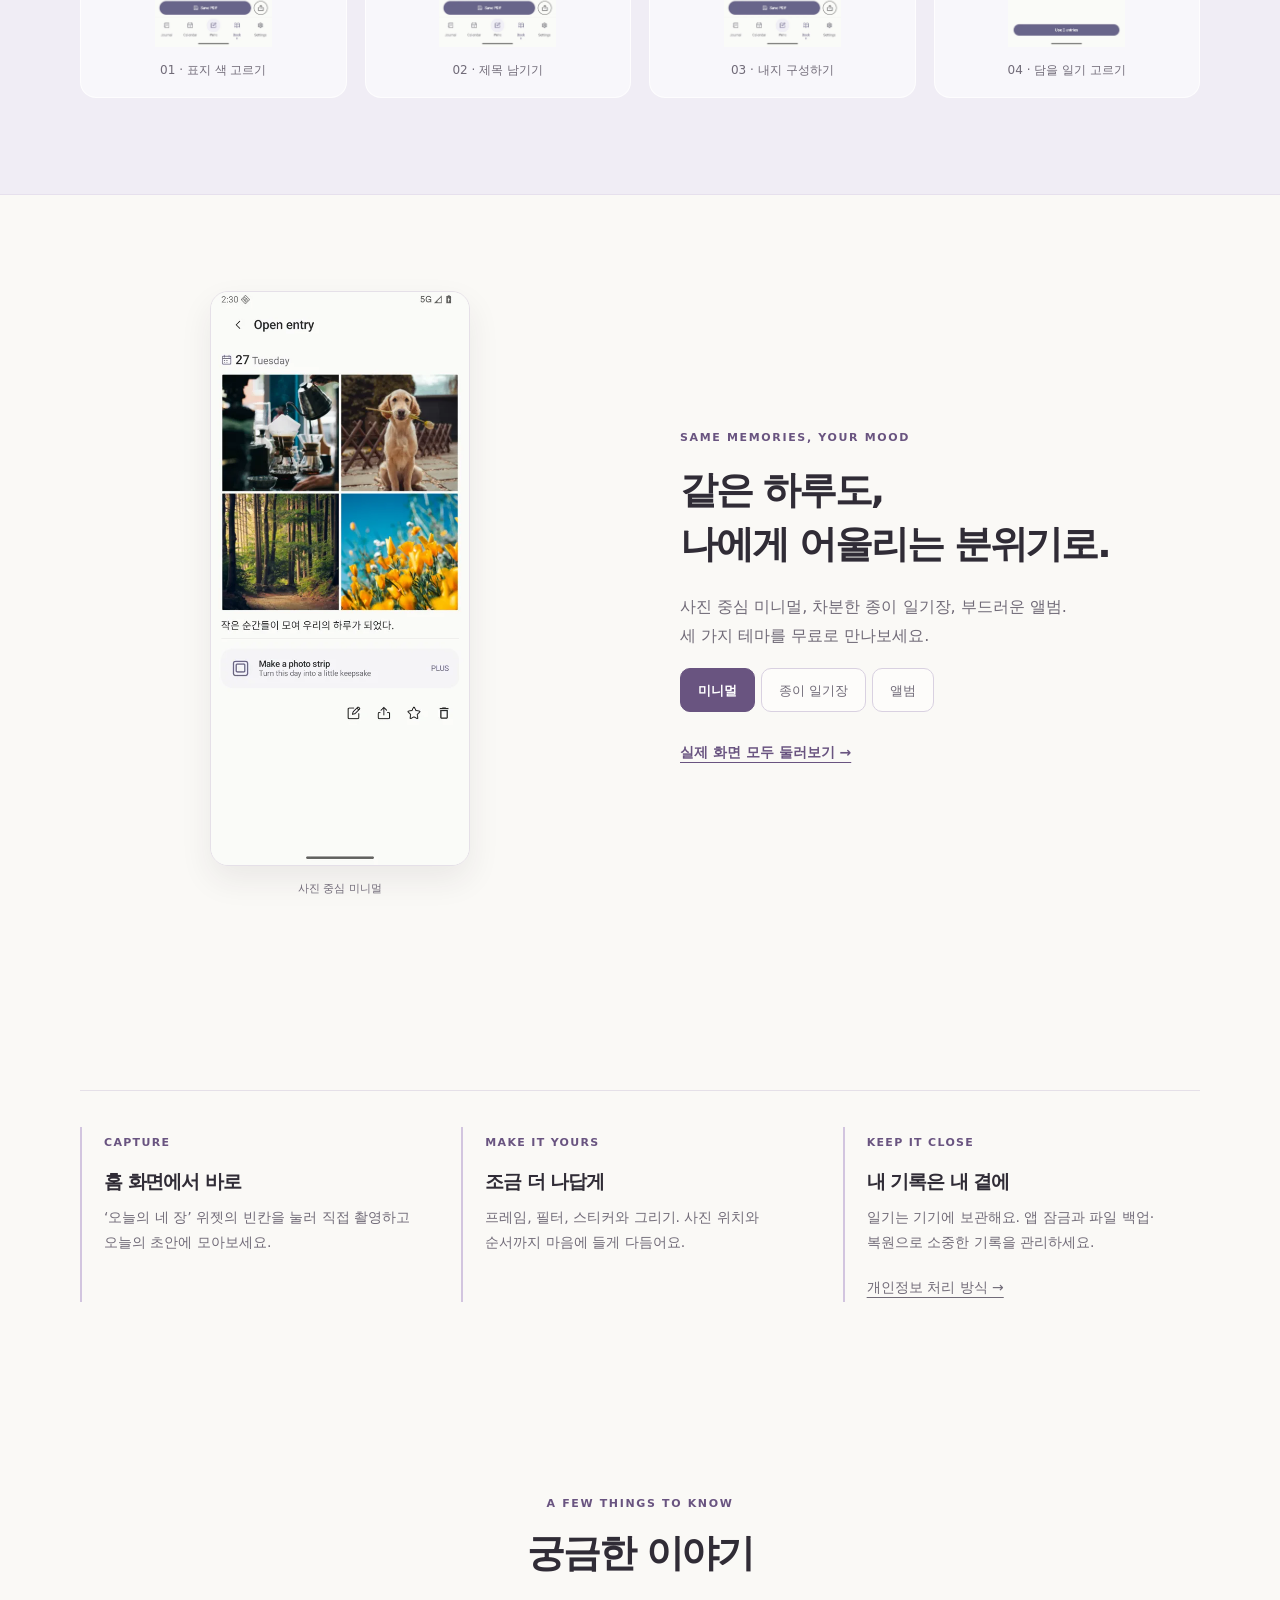
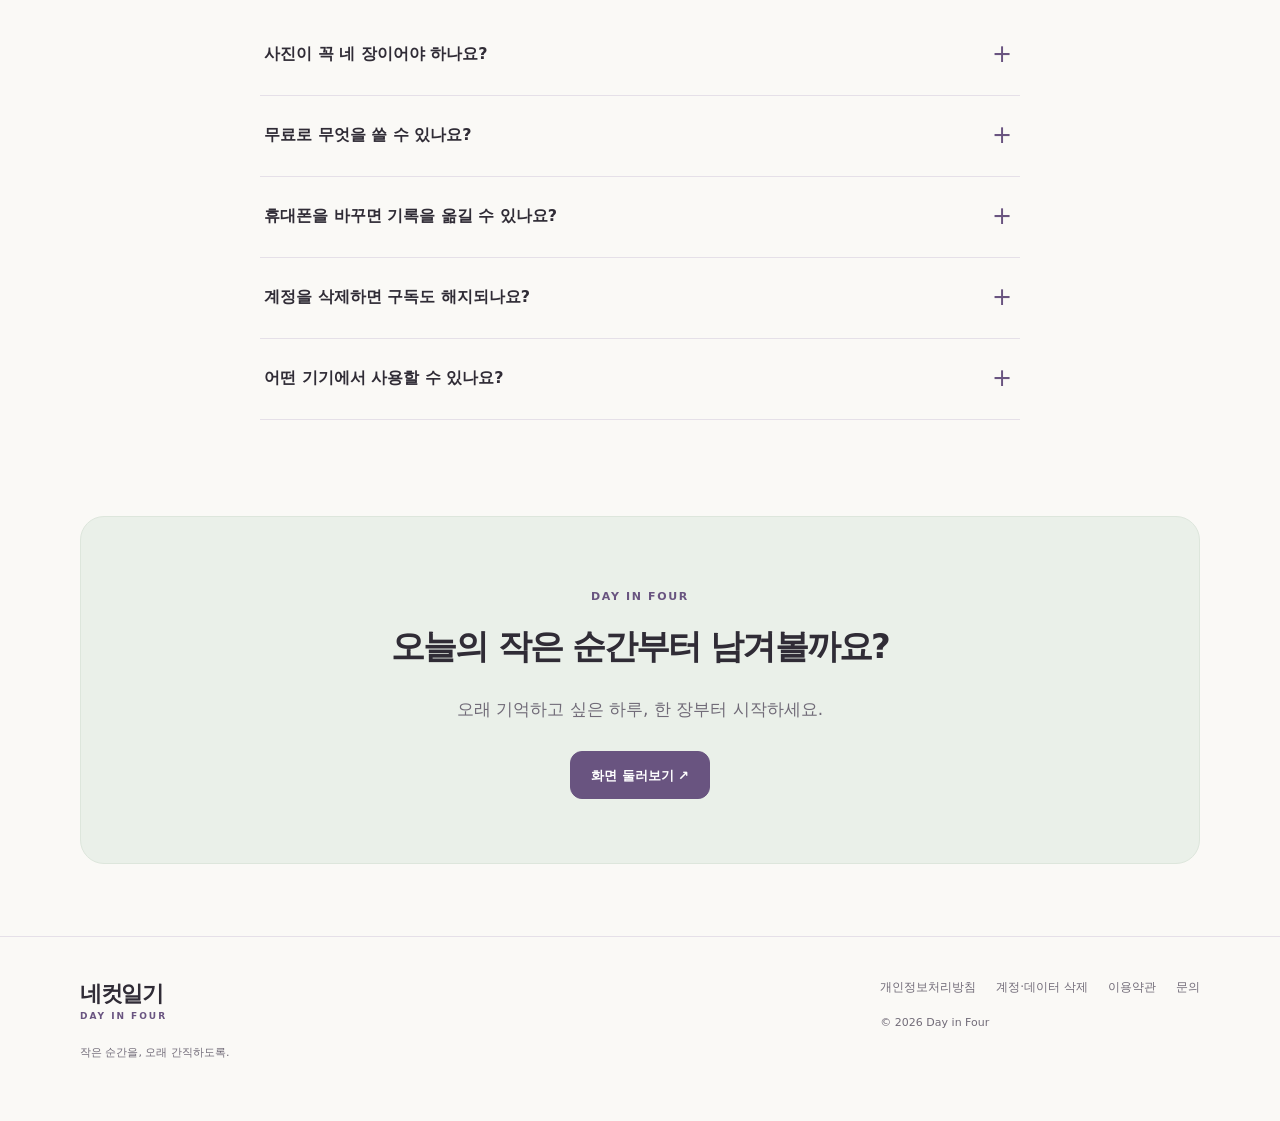
==== commit 6d19aa1b: "다국어, admob 추가" ====
--- a/index.html
+++ b/index.html
@@ -1,4 +1,4 @@
-<!doctype html><html lang="ko"><head><meta charset="utf-8"><meta name="viewport" content="width=device-width, initial-scale=1"><meta name="description" content="한 장부터 시작하는 사진 일기. 사진관과 월별 PDF 일기책으로 오늘을 간직하세요."><meta name="theme-color" content="#faf8f4"><meta property="og:title" content="오늘의 작은 순간을 오래도록 · 네컷일기"><meta property="og:description" content="한 장부터 시작하는 사진 일기. 사진관과 월별 PDF 일기책으로 오늘을 간직하세요."><meta property="og:type" content="website"><title>오늘의 작은 순간을 오래도록 · 네컷일기 / Day in Four</title><link rel="stylesheet" href="styles.css"></head><body><a class="skip" href="#main">본문 바로가기</a><header><div class="wrap"><a class="brand" href="index.html">네컷일기<small>DAY IN FOUR</small></a><button class="menu-toggle" aria-expanded="false" aria-controls="navigation">메뉴</button><nav id="navigation" aria-label="주 메뉴"><a href="index.html#story">기록하기</a><a href="index.html#booth">사진관</a><a href="index.html#book">일기책</a><a href="guide.html">화면 둘러보기</a><a href="support.html">고객지원</a></nav></div></header><main id="main">
+<!doctype html><html lang="ko"><head><meta charset="utf-8"><meta name="viewport" content="width=device-width, initial-scale=1"><meta name="description" content="한 장부터 시작하는 사진 일기. 사진관과 월별 PDF 일기책으로 오늘을 간직하세요."><meta name="theme-color" content="#faf8f4"><meta property="og:title" content="오늘의 작은 순간을 오래도록 · 네컷일기"><meta property="og:description" content="한 장부터 시작하는 사진 일기. 사진관과 월별 PDF 일기책으로 오늘을 간직하세요."><meta property="og:type" content="website"><title>오늘의 작은 순간을 오래도록 · 네컷일기 / Day in Four</title><link rel="stylesheet" href="styles.css"><link rel="alternate" hreflang="ko" href="index.html"><link rel="alternate" hreflang="en" href="index.en.html"><link rel="alternate" hreflang="x-default" href="index.en.html"></head><body><a class="skip" href="#main">본문 바로가기</a><header><div class="wrap"><a class="brand" href="index.html">네컷일기<small>DAY IN FOUR</small></a><button class="menu-toggle" aria-expanded="false" aria-controls="navigation">메뉴</button><nav id="navigation" aria-label="주 메뉴"><a href="index.html#story">기록하기</a><a href="index.html#booth">사진관</a><a href="index.html#book">일기책</a><a href="guide.html">화면 둘러보기</a><a href="support.html">고객지원</a><span class="language-switch" aria-label="Language"><a href="index.html" lang="ko" hreflang="ko" aria-current="true">한국어</a><a href="index.en.html" lang="en" hreflang="en">EN</a></span></nav></div></header><main id="main">
 <div class="wrap"><section class="hero"><div><span class="eyebrow">사진으로 쓰는 나만의 작은 일기</span><h1>오늘의 네 장이,<br><em>오래 꺼내 볼 추억으로.</em></h1><p class="lead">사진 한 장, 짧은 이야기로 오늘을 기록해요.<br>차곡차곡 모인 하루는 기념사진과 일기책이 됩니다.</p><div class="actions"><span class="button primary" data-store>Google Play 출시 준비 중</span><a class="button" href="#story">기록하는 방법 보기 ↓</a></div><p class="muted">Android · 1–4장의 사진 · 나만의 일기</p></div><div class="hero-art"><figure class=""><button class="zoom" data-full="assets/screens/diary-minimal.png" aria-label="사진 중심 미니멀 · 일기 상세 확대"><img src="assets/screens/diary-minimal.webp" alt="사진 중심 미니멀 · 일기 상세" width="1080" height="2400" loading="eager"></button><figcaption>실제 앱 화면 · 예시 기록</figcaption></figure><figure class=""><button class="zoom" data-full="assets/exports/keepsake-grid.png" aria-label="네칸 액자 · 실제 PNG 결과 확대"><img src="assets/exports/keepsake-grid.webp" alt="네칸 액자 · 실제 PNG 결과" width="1800" height="2400" loading="eager"></button><figcaption>앱에서 만든 기념사진</figcaption></figure></div></section><div class="ribbon" aria-label="주요 기능 바로가기"><a href="#story"><b>01 · DIARY</b><span>오늘을 기록하기</span></a><a href="#booth"><b>02 · PHOTO BOOTH</b><span>기념사진 만들기</span></a><a href="#book"><b>03 · DIARY BOOK</b><span>일기책으로 간직하기</span></a></div>
 <section class="section" id="story"><div class="section-heading"><span class="eyebrow">YOUR EVERYDAY STORY</span><h2>거창하지 않아도,<br>남기고 싶은 하루가 있으니까.</h2><p class="lead">아침의 커피, 지나가다 만난 꽃, 함께한 저녁.<br>사진 몇 장과 짧은 이야기면 충분해요.</p></div><div class="steps"><article><span class="number">01</span><h3>사진을 골라요</h3><p>직접 촬영하거나 사진첩에서 한 장부터 네 장까지.</p><figure class=""><button class="zoom" data-full="assets/screens/writer-start.png" aria-label="촬영 또는 사진 추가 확대"><img src="assets/screens/writer-start.webp" alt="촬영 또는 사진 추가" width="1080" height="2400" loading="lazy"></button><figcaption>촬영 또는 사진 추가</figcaption></figure></article><article><span class="number">02</span><h3>오늘을 네 칸에 담아요</h3><p>사진의 위치와 순서를 마음에 들게 조절해요.</p><figure class=""><button class="zoom" data-full="assets/screens/writer-library.png" aria-label="사진첩에서 사진 선택 확대"><img src="assets/screens/writer-library.webp" alt="사진첩에서 사진 선택" width="1080" height="2400" loading="lazy"></button><figcaption>사진첩에서 사진 선택</figcaption></figure></article><article><span class="number">03</span><h3>짧은 이야기를 남겨요</h3><p>기분과 날씨, 오늘의 한마디를 함께 저장해요.</p><figure class=""><button class="zoom" data-full="assets/screens/writer-four-photos.png" aria-label="네 장을 담고 이야기 쓰기 확대"><img src="assets/screens/writer-four-photos.webp" alt="네 장을 담고 이야기 쓰기" width="1080" height="2400" loading="lazy"></button><figcaption>네 장을 담고 이야기 쓰기</figcaption></figure></article></div></section></div>
 <section class="section tint" id="booth"><div class="wrap"><div class="split"><div><span class="eyebrow">THE LITTLE PHOTO BOOTH</span><h2>일기 속 사진이,<br>나만의 작은 기념사진으로.</h2><p>한 장은 작은 즉석사진처럼, 네 장은 네컷 액자처럼.<br>사진 수에 맞춰 오늘의 기억을 담아보세요.</p><span class="badge">PLUS · 이미지 저장·공유 / 미리보기 무료</span><p class="muted">아래는 실제 앱의 출력 예시입니다.</p><div class="choices" aria-label="사진 수 선택" data-choice="count"><button aria-pressed="false" data-value="1">1장</button><button aria-pressed="false" data-value="2">2장</button><button aria-pressed="false" data-value="3">3장</button><button aria-pressed="true" data-value="4">4장</button></div><div class="choices" id="layout-choices" aria-label="네 장 배치 선택" data-choice="layout"><button aria-pressed="false" data-value="4">세로 네컷</button><button aria-pressed="true" data-value="grid">네칸 액자</button><button aria-pressed="false" data-value="twin">두 줄 네컷</button></div><a href="guide.html?group=booth">사진관 화면 자세히 보기 →</a></div><div class="showcase" id="booth-preview"><figure class=""><button class="zoom" data-full="assets/exports/keepsake-grid.png" aria-label="네칸 액자 · 실제 PNG 결과 확대"><img src="assets/exports/keepsake-grid.webp" alt="네칸 액자 · 실제 PNG 결과" width="1800" height="2400" loading="lazy"></button><figcaption>네칸 액자 · 실제 PNG 결과</figcaption></figure></div></div><div class="frame-strip"><figure class=""><button class="zoom" data-full="assets/frames/frame-atelier.png" aria-label="아틀리에 · 프레임 미리보기 확대"><img src="assets/frames/frame-atelier.webp" alt="아틀리에 · 프레임 미리보기" width="300" height="900" loading="lazy"></button><figcaption>아틀리에 · 프레임 미리보기</figcaption></figure><figure class=""><button class="zoom" data-full="assets/frames/frame-bloom.png" aria-label="블라썸 · 프레임 미리보기 확대"><img src="assets/frames/frame-bloom.webp" alt="블라썸 · 프레임 미리보기" width="300" height="900" loading="lazy"></button><figcaption>블라썸 · 프레임 미리보기</figcaption></figure><figure class=""><button class="zoom" data-full="assets/frames/frame-midnight.png" aria-label="미드나이트 · 프레임 미리보기 확대"><img src="assets/frames/frame-midnight.webp" alt="미드나이트 · 프레임 미리보기" width="300" height="900" loading="lazy"></button><figcaption>미드나이트 · 프레임 미리보기</figcaption></figure><figure class=""><button class="zoom" data-full="assets/frames/frame-picnic.png" aria-label="피크닉 · 프레임 미리보기 확대"><img src="assets/frames/frame-picnic.webp" alt="피크닉 · 프레임 미리보기" width="300" height="900" loading="lazy"></button><figcaption>피크닉 · 프레임 미리보기</figcaption></figure><figure class=""><button class="zoom" data-full="assets/frames/frame-postcard.png" aria-label="에어메일 · 프레임 미리보기 확대"><img src="assets/frames/frame-postcard.webp" alt="에어메일 · 프레임 미리보기" width="300" height="900" loading="lazy"></button><figcaption>에어메일 · 프레임 미리보기</figcaption></figure><figure class=""><button class="zoom" data-full="assets/frames/frame-birthday.png" aria-label="메이크 어 위시 · 프레임 미리보기 확대"><img src="assets/frames/frame-birthday.webp" alt="메이크 어 위시 · 프레임 미리보기" width="300" height="900" loading="lazy"></button><figcaption>메이크 어 위시 · 프레임 미리보기</figcaption></figure><figure class=""><button class="zoom" data-full="assets/frames/frame-ribbon.png" aria-label="리본 · 프레임 미리보기 확대"><img src="assets/frames/frame-ribbon.webp" alt="리본 · 프레임 미리보기" width="300" height="900" loading="lazy"></button><figcaption>리본 · 프레임 미리보기</figcaption></figure><figure class=""><button class="zoom" data-full="assets/frames/frame-sea.png" aria-label="씨사이드 · 프레임 미리보기 확대"><img src="assets/frames/frame-sea.webp" alt="씨사이드 · 프레임 미리보기" width="300" height="900" loading="lazy"></button><figcaption>씨사이드 · 프레임 미리보기</figcaption></figure></div><p class="muted">여덟 가지 프레임 견본 · 사진 수 미리보기와는 별개의 디자인 예시입니다.</p></div></section>
--- a/styles.css
+++ b/styles.css
@@ -27,8 +27,16 @@
 nav { display: flex; gap: 30px; align-items: center; }
 nav a { font-size: 13px; font-weight: 550; text-decoration: none; color: var(--muted); padding: 12px 0; }
 nav a:hover { color: var(--purple); }
-nav a:nth-last-child(2) { padding: 8px 17px; border: 1px solid var(--line); border-radius: 10px; color: var(--ink); }
-.menu-toggle { display: none; }
+nav > a[href^="guide"] { padding: 8px 17px; border: 1px solid var(--line); border-radius: 10px; color: var(--ink); }
+.language-switch { display: inline-flex; align-items: center; gap: 3px; padding: 3px; border: 1px solid var(--line); border-radius: 9px; white-space: nowrap; }
+.language-switch a { display: inline-flex; align-items: center; justify-content: center; min-width: 38px; min-height: 36px; padding: 5px 8px; border-radius: 6px; font-size: 11px; }
+.language-switch a[aria-current="true"] { background: var(--purple); color: white; }
+html[lang="en"] body { word-break: normal; }
+html[lang="en"] :is(h1, h2, h3) { letter-spacing: -.04em; }
+html[lang="en"] .brand { font-size: 21px; letter-spacing: -.055em; }
+html[lang="en"] .brand small { font-size: 8px; letter-spacing: .13em; }
+html[lang="en"] .hero h1 { font-size: clamp(36px, 3.9vw, 51px); }
+.menu-toggle { display: none; border: 1px solid var(--line); color: var(--ink); background: transparent; border-radius: 10px; padding: 8px 15px; min-height: 44px; font-size: 13px; }
 h1, h2, h3 { line-height: 1.4; font-weight: 700; letter-spacing: -.055em; text-wrap: balance; }
 h1 { font-size: clamp(36px, 3.9vw, 53px); line-height: 1.3; margin: 22px 0 26px; }
 h1 em { font-style: normal; color: var(--purple); }
@@ -158,7 +166,8 @@
 #request-status { margin-top: 18px; }
 noscript p { padding: 16px; background: var(--lavender); }
 @media (max-width: 1000px) {
-  nav { gap: 18px; }
+  nav { gap: 12px; }
+  nav > a { font-size: 12px; }
   .hero { gap: 28px; min-height: 610px; }
   .hero-art { gap: 12px; padding-inline: 18px; }
   .hero .actions { flex-direction: column; align-items: flex-start; }
@@ -170,6 +179,11 @@
   .mini-steps img { height: 220px; }
   .book-preview { padding: 20px; gap: 12px; }
   .gallery { grid-template-columns: repeat(3, minmax(0, 1fr)); }
+}
+@media (max-width: 900px) {
+  .menu-toggle { display: inline-block; }
+  nav { display: none; position: absolute; top: 84px; left: 0; right: 0; background: var(--paper); padding: 18px 24px; border-bottom: 1px solid var(--line); flex-wrap: wrap; gap: 10px 24px; box-shadow: 0 10px 15px #302c3608; }
+  nav.open { display: flex; }
 }
 @media (max-width: 680px) {
   .wrap { width: calc(100% - 40px); }
@@ -184,6 +198,8 @@
   h2 { font-size: 28px; }
   .hero .lead, .lead { font-size: 15px; }
   .hero .eyebrow { font-size: 10px; }
+  html[lang="en"] .hero h1 { font-size: clamp(31px, 8.3vw, 43px); }
+  html[lang="en"] .hero .eyebrow { letter-spacing: .06em; font-size: 9px; }
   .hero .actions { flex-direction: row; align-items: stretch; gap: 8px; margin-top: 22px; }
   .actions .button { padding-inline: 13px; font-size: 11px; min-height: 46px; }
   .hero .muted { font-size: 11px; }
@@ -194,6 +210,8 @@
   .hero-art figcaption { font-size: 9px; }
   .ribbon { padding: 16px 4px; border-radius: 12px; }
   .ribbon a { flex-direction: column; gap: 4px; font-size: 10px; text-align: center; padding-inline: 5px; }
+  html[lang="en"] .ribbon a { font-size: 10px; }
+  html[lang="en"] .ribbon b { font-size: 8px; }
   .ribbon b { font-size: 10px; }
   .section { padding-block: 60px; }
   .section-heading { margin-bottom: 28px; }
@@ -202,6 +220,7 @@
   .steps article { display: grid; grid-template-columns: minmax(0, 1fr) 106px; grid-template-rows: auto auto 1fr; column-gap: 14px; padding: 22px 18px; align-items: start; }
   .steps .number { grid-column: 1; grid-row: 1; }
   .steps h3 { grid-column: 1; grid-row: 2; font-size: 17px; margin: 14px 0 8px; }
+  html[lang="en"] .steps h3 { font-size: 16px; }
   .steps p { grid-column: 1; grid-row: 3; font-size: 12px; min-height: 0; margin: 0; }
   .steps figure { grid-column: 2; grid-row: 1 / 4; padding: 0; margin: 0; border: 0; align-self: center; }
   .steps .zoom { width: 100%; }
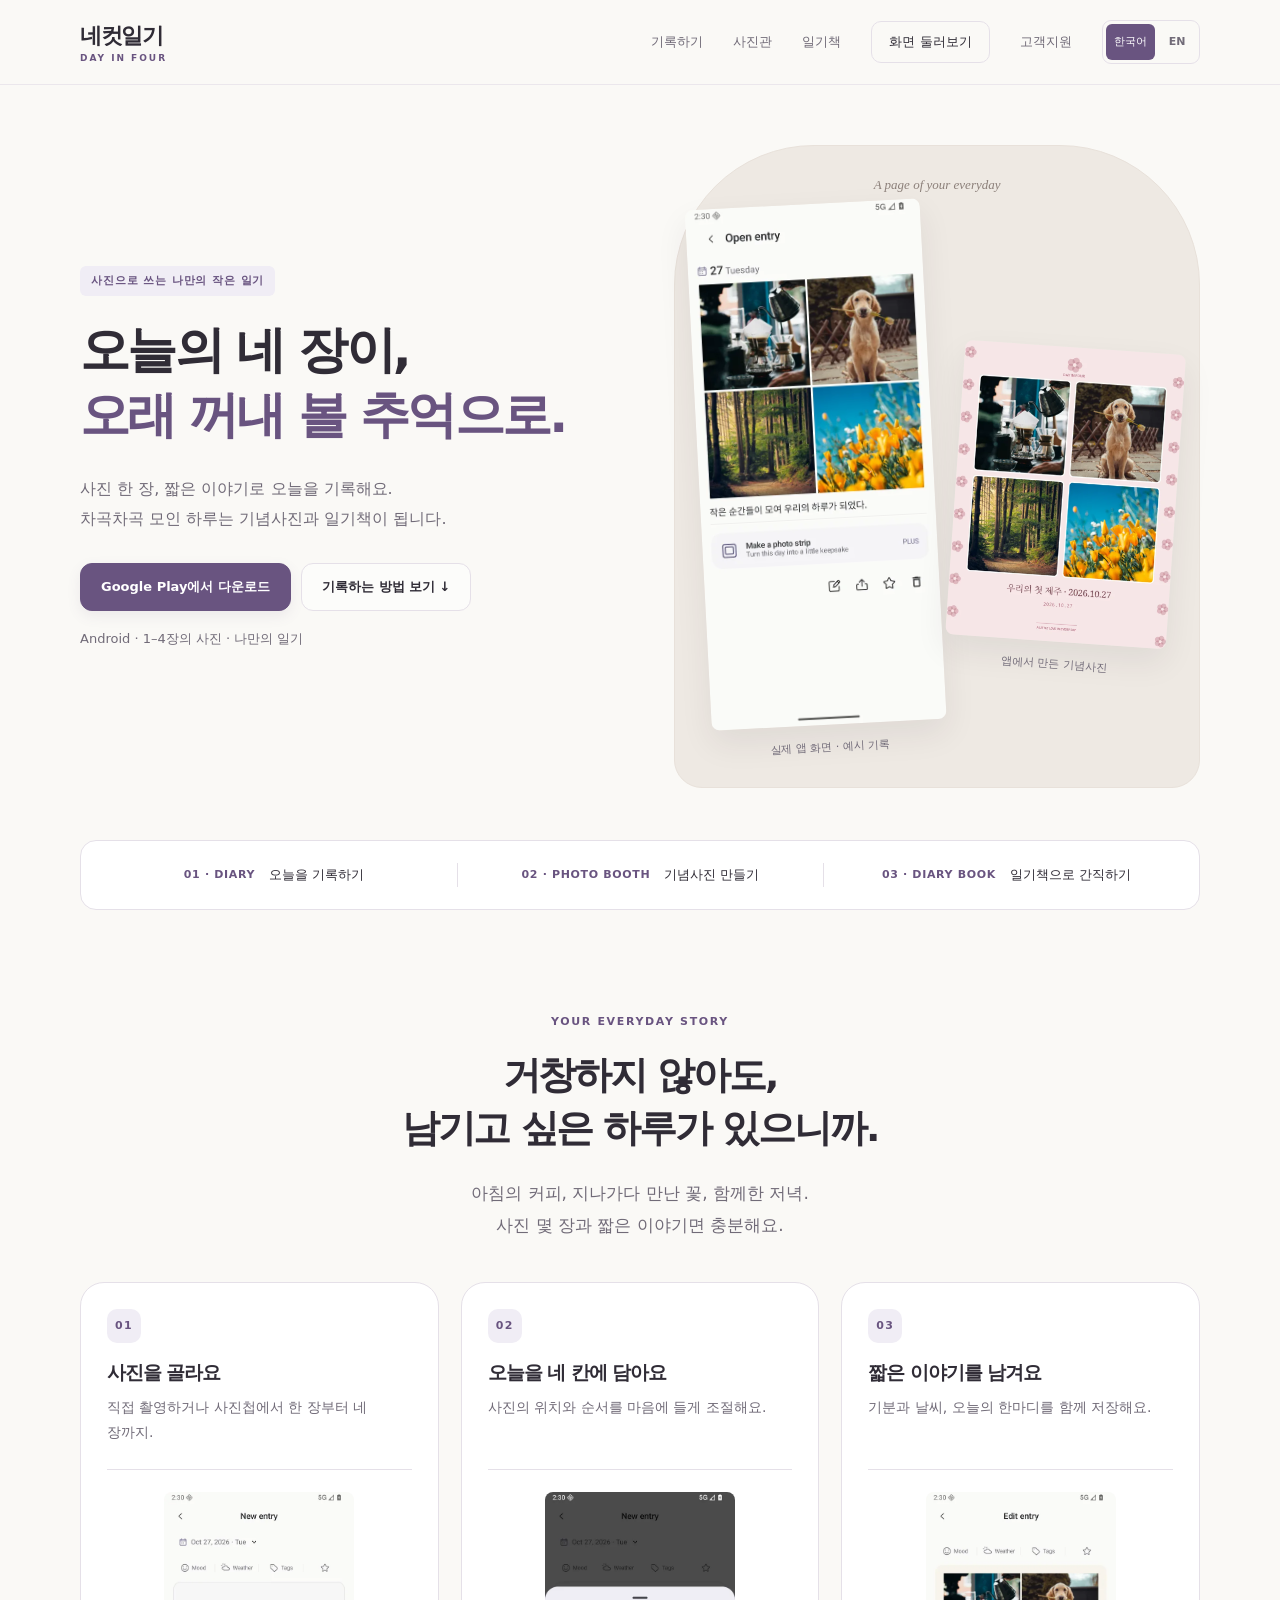
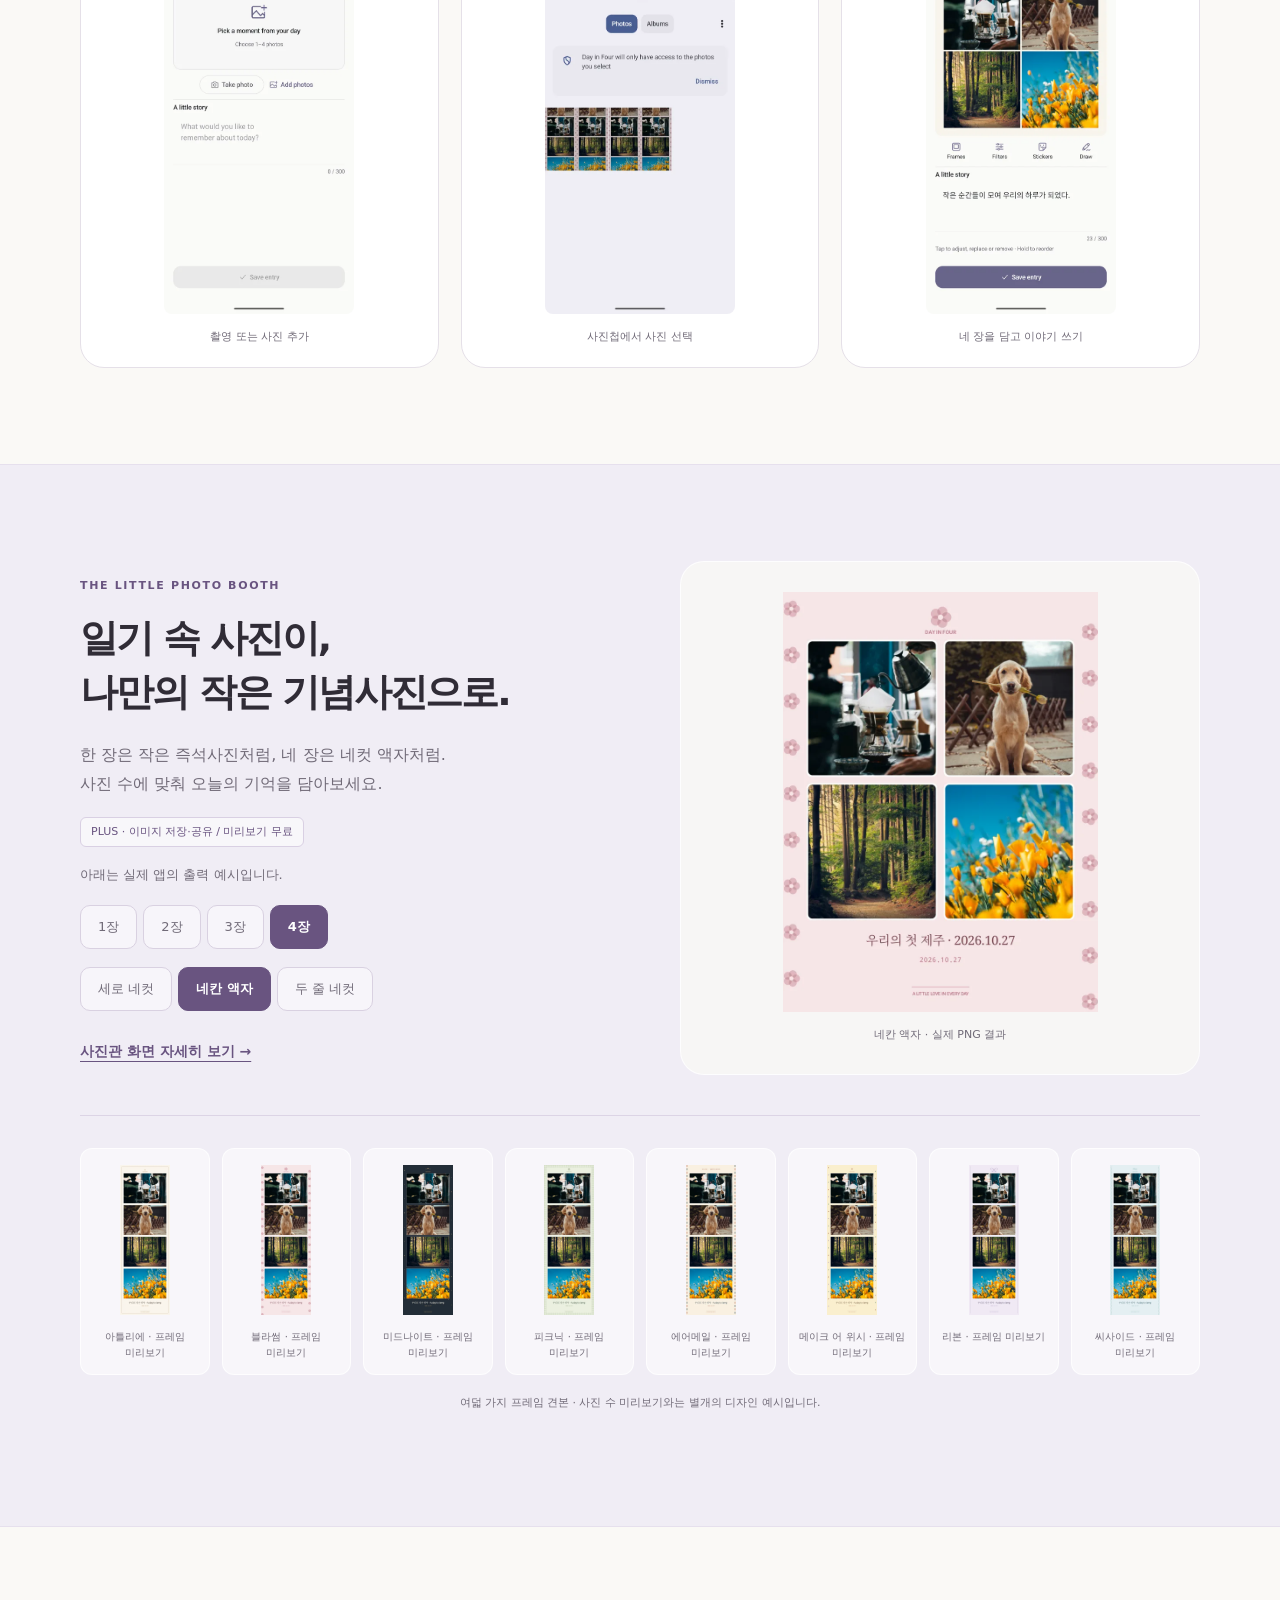
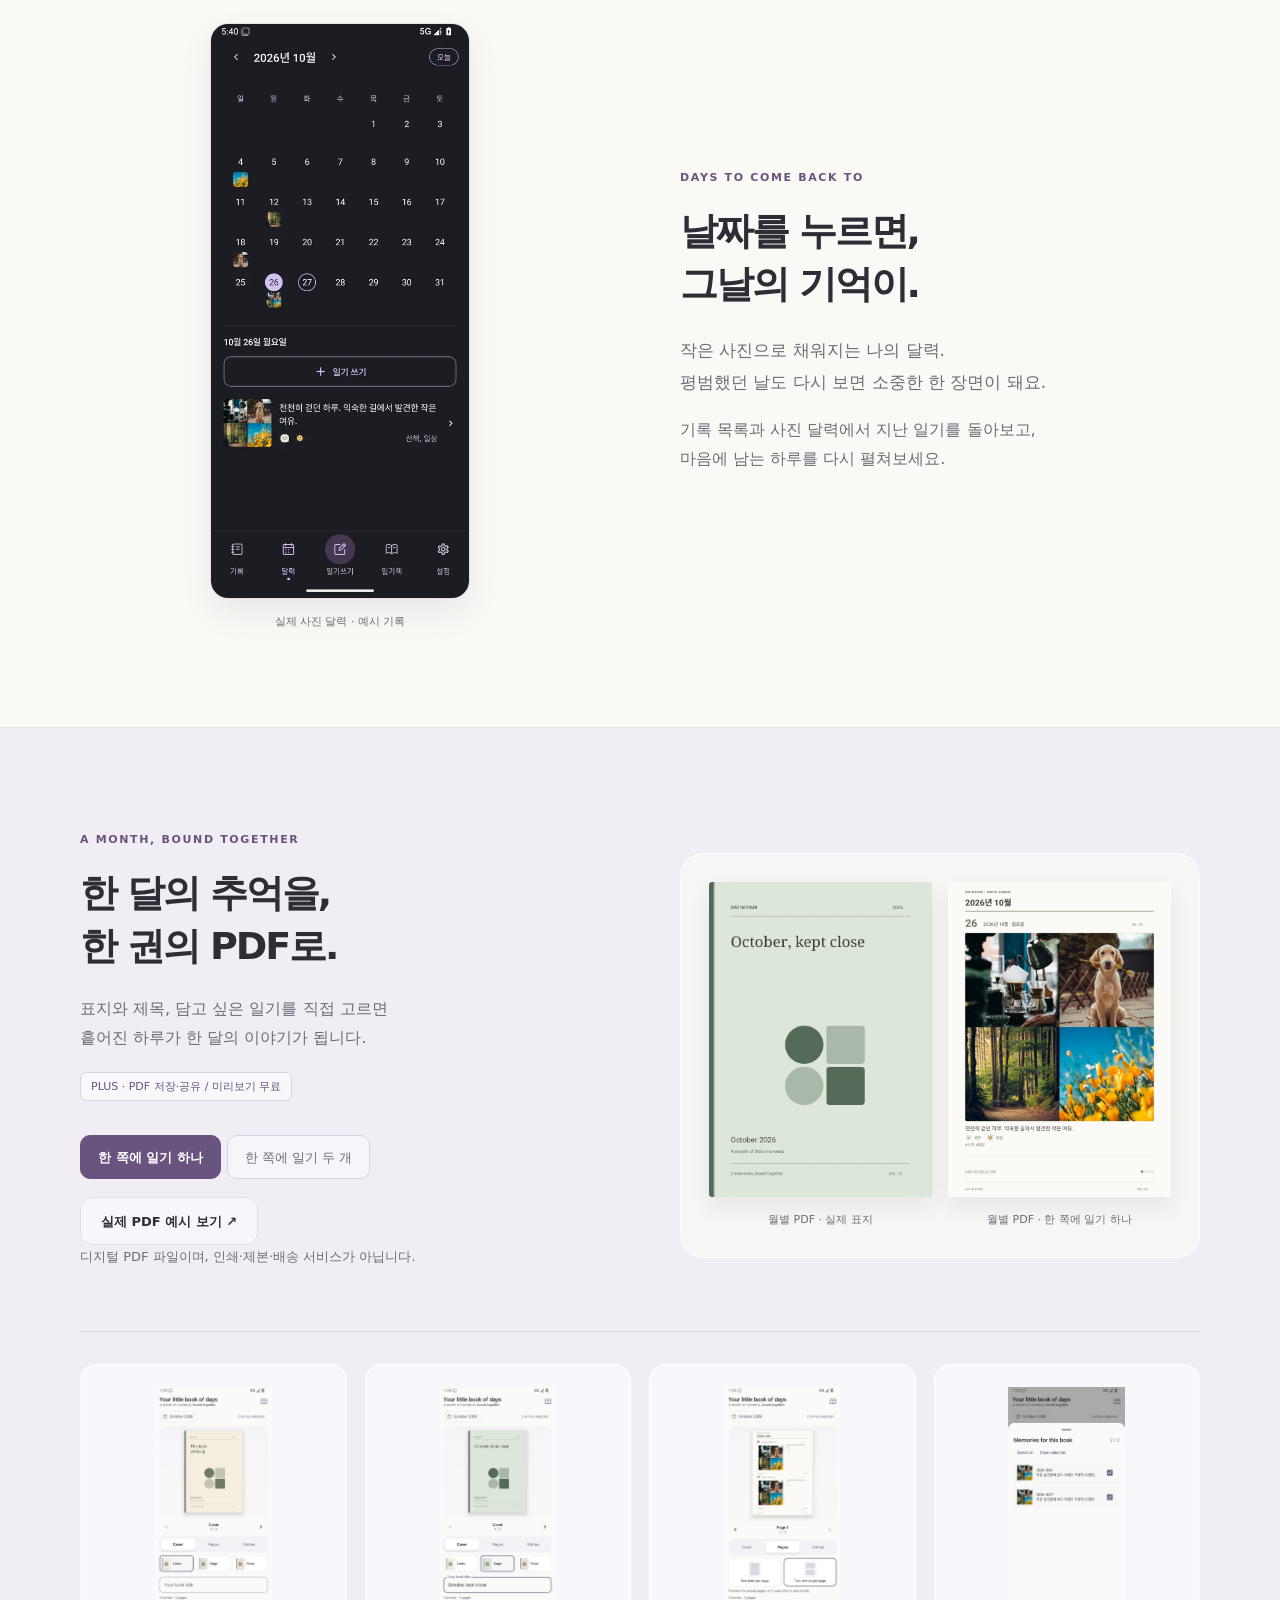
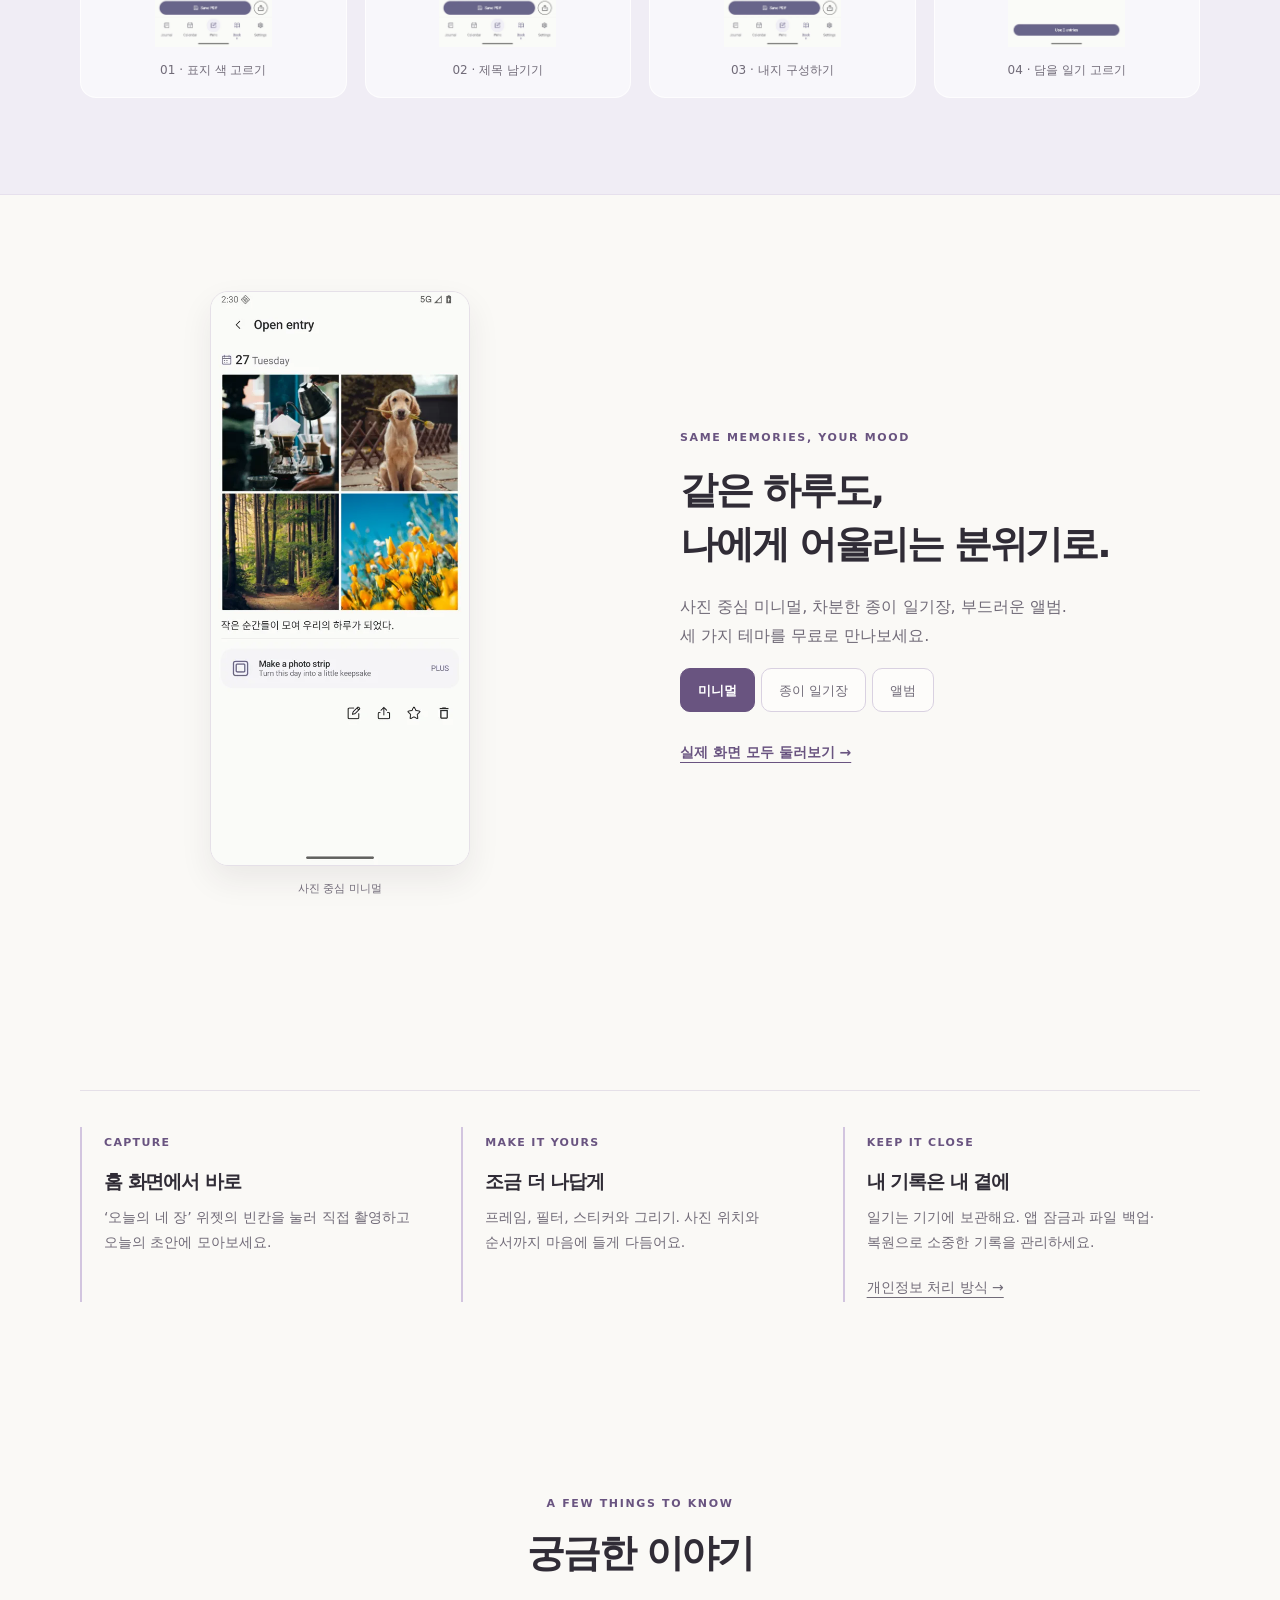
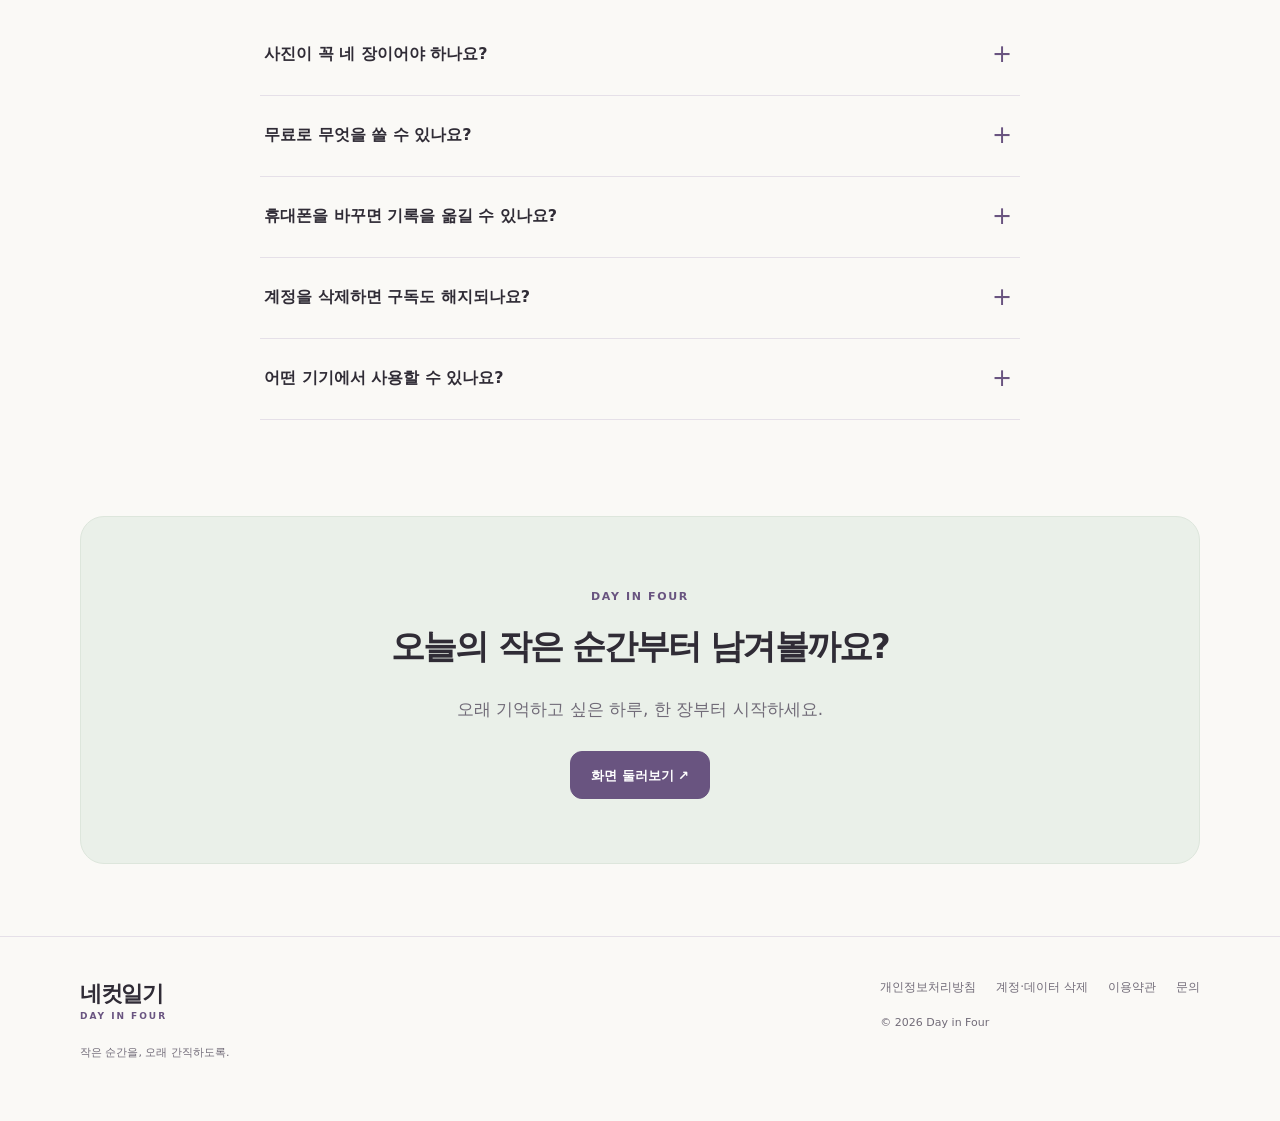
==== commit 24c25c59: "구글 플레이 연동" ====
--- a/index.html
+++ b/index.html
@@ -1,9 +1,9 @@
 <!doctype html><html lang="ko"><head><meta charset="utf-8"><meta name="viewport" content="width=device-width, initial-scale=1"><meta name="description" content="한 장부터 시작하는 사진 일기. 사진관과 월별 PDF 일기책으로 오늘을 간직하세요."><meta name="theme-color" content="#faf8f4"><meta property="og:title" content="오늘의 작은 순간을 오래도록 · 네컷일기"><meta property="og:description" content="한 장부터 시작하는 사진 일기. 사진관과 월별 PDF 일기책으로 오늘을 간직하세요."><meta property="og:type" content="website"><title>오늘의 작은 순간을 오래도록 · 네컷일기 / Day in Four</title><link rel="stylesheet" href="styles.css"><link rel="alternate" hreflang="ko" href="index.html"><link rel="alternate" hreflang="en" href="index.en.html"><link rel="alternate" hreflang="x-default" href="index.en.html"></head><body><a class="skip" href="#main">본문 바로가기</a><header><div class="wrap"><a class="brand" href="index.html">네컷일기<small>DAY IN FOUR</small></a><button class="menu-toggle" aria-expanded="false" aria-controls="navigation">메뉴</button><nav id="navigation" aria-label="주 메뉴"><a href="index.html#story">기록하기</a><a href="index.html#booth">사진관</a><a href="index.html#book">일기책</a><a href="guide.html">화면 둘러보기</a><a href="support.html">고객지원</a><span class="language-switch" aria-label="Language"><a href="index.html" lang="ko" hreflang="ko" aria-current="true">한국어</a><a href="index.en.html" lang="en" hreflang="en">EN</a></span></nav></div></header><main id="main">
-<div class="wrap"><section class="hero"><div><span class="eyebrow">사진으로 쓰는 나만의 작은 일기</span><h1>오늘의 네 장이,<br><em>오래 꺼내 볼 추억으로.</em></h1><p class="lead">사진 한 장, 짧은 이야기로 오늘을 기록해요.<br>차곡차곡 모인 하루는 기념사진과 일기책이 됩니다.</p><div class="actions"><span class="button primary" data-store>Google Play 출시 준비 중</span><a class="button" href="#story">기록하는 방법 보기 ↓</a></div><p class="muted">Android · 1–4장의 사진 · 나만의 일기</p></div><div class="hero-art"><figure class=""><button class="zoom" data-full="assets/screens/diary-minimal.png" aria-label="사진 중심 미니멀 · 일기 상세 확대"><img src="assets/screens/diary-minimal.webp" alt="사진 중심 미니멀 · 일기 상세" width="1080" height="2400" loading="eager"></button><figcaption>실제 앱 화면 · 예시 기록</figcaption></figure><figure class=""><button class="zoom" data-full="assets/exports/keepsake-grid.png" aria-label="네칸 액자 · 실제 PNG 결과 확대"><img src="assets/exports/keepsake-grid.webp" alt="네칸 액자 · 실제 PNG 결과" width="1800" height="2400" loading="eager"></button><figcaption>앱에서 만든 기념사진</figcaption></figure></div></section><div class="ribbon" aria-label="주요 기능 바로가기"><a href="#story"><b>01 · DIARY</b><span>오늘을 기록하기</span></a><a href="#booth"><b>02 · PHOTO BOOTH</b><span>기념사진 만들기</span></a><a href="#book"><b>03 · DIARY BOOK</b><span>일기책으로 간직하기</span></a></div>
+<div class="wrap"><section class="hero"><div><span class="eyebrow">사진으로 쓰는 나만의 작은 일기</span><h1>오늘의 네 장이,<br><em>오래 꺼내 볼 추억으로.</em></h1><p class="lead">사진 한 장, 짧은 이야기로 오늘을 기록해요.<br>차곡차곡 모인 하루는 기념사진과 일기책이 됩니다.</p><div class="actions"><a class="button primary" data-store href="https://play.google.com/store/apps/details?id=com.fourfold.journal">Google Play에서 다운로드</a><a class="button" href="#story">기록하는 방법 보기 ↓</a></div><p class="muted">Android · 1–4장의 사진 · 나만의 일기</p></div><div class="hero-art"><figure class=""><button class="zoom" data-full="assets/screens/diary-minimal.png" aria-label="사진 중심 미니멀 · 일기 상세 확대"><img src="assets/screens/diary-minimal.webp" alt="사진 중심 미니멀 · 일기 상세" width="1080" height="2400" loading="eager"></button><figcaption>실제 앱 화면 · 예시 기록</figcaption></figure><figure class=""><button class="zoom" data-full="assets/exports/keepsake-grid.png" aria-label="네칸 액자 · 실제 PNG 결과 확대"><img src="assets/exports/keepsake-grid.webp" alt="네칸 액자 · 실제 PNG 결과" width="1800" height="2400" loading="eager"></button><figcaption>앱에서 만든 기념사진</figcaption></figure></div></section><div class="ribbon" aria-label="주요 기능 바로가기"><a href="#story"><b>01 · DIARY</b><span>오늘을 기록하기</span></a><a href="#booth"><b>02 · PHOTO BOOTH</b><span>기념사진 만들기</span></a><a href="#book"><b>03 · DIARY BOOK</b><span>일기책으로 간직하기</span></a></div>
 <section class="section" id="story"><div class="section-heading"><span class="eyebrow">YOUR EVERYDAY STORY</span><h2>거창하지 않아도,<br>남기고 싶은 하루가 있으니까.</h2><p class="lead">아침의 커피, 지나가다 만난 꽃, 함께한 저녁.<br>사진 몇 장과 짧은 이야기면 충분해요.</p></div><div class="steps"><article><span class="number">01</span><h3>사진을 골라요</h3><p>직접 촬영하거나 사진첩에서 한 장부터 네 장까지.</p><figure class=""><button class="zoom" data-full="assets/screens/writer-start.png" aria-label="촬영 또는 사진 추가 확대"><img src="assets/screens/writer-start.webp" alt="촬영 또는 사진 추가" width="1080" height="2400" loading="lazy"></button><figcaption>촬영 또는 사진 추가</figcaption></figure></article><article><span class="number">02</span><h3>오늘을 네 칸에 담아요</h3><p>사진의 위치와 순서를 마음에 들게 조절해요.</p><figure class=""><button class="zoom" data-full="assets/screens/writer-library.png" aria-label="사진첩에서 사진 선택 확대"><img src="assets/screens/writer-library.webp" alt="사진첩에서 사진 선택" width="1080" height="2400" loading="lazy"></button><figcaption>사진첩에서 사진 선택</figcaption></figure></article><article><span class="number">03</span><h3>짧은 이야기를 남겨요</h3><p>기분과 날씨, 오늘의 한마디를 함께 저장해요.</p><figure class=""><button class="zoom" data-full="assets/screens/writer-four-photos.png" aria-label="네 장을 담고 이야기 쓰기 확대"><img src="assets/screens/writer-four-photos.webp" alt="네 장을 담고 이야기 쓰기" width="1080" height="2400" loading="lazy"></button><figcaption>네 장을 담고 이야기 쓰기</figcaption></figure></article></div></section></div>
 <section class="section tint" id="booth"><div class="wrap"><div class="split"><div><span class="eyebrow">THE LITTLE PHOTO BOOTH</span><h2>일기 속 사진이,<br>나만의 작은 기념사진으로.</h2><p>한 장은 작은 즉석사진처럼, 네 장은 네컷 액자처럼.<br>사진 수에 맞춰 오늘의 기억을 담아보세요.</p><span class="badge">PLUS · 이미지 저장·공유 / 미리보기 무료</span><p class="muted">아래는 실제 앱의 출력 예시입니다.</p><div class="choices" aria-label="사진 수 선택" data-choice="count"><button aria-pressed="false" data-value="1">1장</button><button aria-pressed="false" data-value="2">2장</button><button aria-pressed="false" data-value="3">3장</button><button aria-pressed="true" data-value="4">4장</button></div><div class="choices" id="layout-choices" aria-label="네 장 배치 선택" data-choice="layout"><button aria-pressed="false" data-value="4">세로 네컷</button><button aria-pressed="true" data-value="grid">네칸 액자</button><button aria-pressed="false" data-value="twin">두 줄 네컷</button></div><a href="guide.html?group=booth">사진관 화면 자세히 보기 →</a></div><div class="showcase" id="booth-preview"><figure class=""><button class="zoom" data-full="assets/exports/keepsake-grid.png" aria-label="네칸 액자 · 실제 PNG 결과 확대"><img src="assets/exports/keepsake-grid.webp" alt="네칸 액자 · 실제 PNG 결과" width="1800" height="2400" loading="lazy"></button><figcaption>네칸 액자 · 실제 PNG 결과</figcaption></figure></div></div><div class="frame-strip"><figure class=""><button class="zoom" data-full="assets/frames/frame-atelier.png" aria-label="아틀리에 · 프레임 미리보기 확대"><img src="assets/frames/frame-atelier.webp" alt="아틀리에 · 프레임 미리보기" width="300" height="900" loading="lazy"></button><figcaption>아틀리에 · 프레임 미리보기</figcaption></figure><figure class=""><button class="zoom" data-full="assets/frames/frame-bloom.png" aria-label="블라썸 · 프레임 미리보기 확대"><img src="assets/frames/frame-bloom.webp" alt="블라썸 · 프레임 미리보기" width="300" height="900" loading="lazy"></button><figcaption>블라썸 · 프레임 미리보기</figcaption></figure><figure class=""><button class="zoom" data-full="assets/frames/frame-midnight.png" aria-label="미드나이트 · 프레임 미리보기 확대"><img src="assets/frames/frame-midnight.webp" alt="미드나이트 · 프레임 미리보기" width="300" height="900" loading="lazy"></button><figcaption>미드나이트 · 프레임 미리보기</figcaption></figure><figure class=""><button class="zoom" data-full="assets/frames/frame-picnic.png" aria-label="피크닉 · 프레임 미리보기 확대"><img src="assets/frames/frame-picnic.webp" alt="피크닉 · 프레임 미리보기" width="300" height="900" loading="lazy"></button><figcaption>피크닉 · 프레임 미리보기</figcaption></figure><figure class=""><button class="zoom" data-full="assets/frames/frame-postcard.png" aria-label="에어메일 · 프레임 미리보기 확대"><img src="assets/frames/frame-postcard.webp" alt="에어메일 · 프레임 미리보기" width="300" height="900" loading="lazy"></button><figcaption>에어메일 · 프레임 미리보기</figcaption></figure><figure class=""><button class="zoom" data-full="assets/frames/frame-birthday.png" aria-label="메이크 어 위시 · 프레임 미리보기 확대"><img src="assets/frames/frame-birthday.webp" alt="메이크 어 위시 · 프레임 미리보기" width="300" height="900" loading="lazy"></button><figcaption>메이크 어 위시 · 프레임 미리보기</figcaption></figure><figure class=""><button class="zoom" data-full="assets/frames/frame-ribbon.png" aria-label="리본 · 프레임 미리보기 확대"><img src="assets/frames/frame-ribbon.webp" alt="리본 · 프레임 미리보기" width="300" height="900" loading="lazy"></button><figcaption>리본 · 프레임 미리보기</figcaption></figure><figure class=""><button class="zoom" data-full="assets/frames/frame-sea.png" aria-label="씨사이드 · 프레임 미리보기 확대"><img src="assets/frames/frame-sea.webp" alt="씨사이드 · 프레임 미리보기" width="300" height="900" loading="lazy"></button><figcaption>씨사이드 · 프레임 미리보기</figcaption></figure></div><p class="muted">여덟 가지 프레임 견본 · 사진 수 미리보기와는 별개의 디자인 예시입니다.</p></div></section>
 <section class="section wrap"><div class="split"><figure class="phone"><button class="zoom" data-full="assets/screens/calendar-minimal.png" aria-label="사진 중심 미니멀 · 사진 달력 확대"><img src="assets/screens/calendar-minimal.webp" alt="사진 중심 미니멀 · 사진 달력" width="1080" height="2400" loading="lazy"></button><figcaption>실제 사진 달력 · 예시 기록</figcaption></figure><div><span class="eyebrow">DAYS TO COME BACK TO</span><h2>날짜를 누르면,<br>그날의 기억이.</h2><p class="lead">작은 사진으로 채워지는 나의 달력.<br>평범했던 날도 다시 보면 소중한 한 장면이 돼요.</p><p>기록 목록과 사진 달력에서 지난 일기를 돌아보고,<br>마음에 남는 하루를 다시 펼쳐보세요.</p></div></div></section>
 <section class="section tint" id="book"><div class="wrap"><div class="split"><div><span class="eyebrow">A MONTH, BOUND TOGETHER</span><h2>한 달의 추억을,<br>한 권의 PDF로.</h2><p>표지와 제목, 담고 싶은 일기를 직접 고르면<br>흩어진 하루가 한 달의 이야기가 됩니다.</p><span class="badge">PLUS · PDF 저장·공유 / 미리보기 무료</span><div class="choices" data-choice="book" aria-label="일기책 내지 선택"><button aria-pressed="true" data-value="one">한 쪽에 일기 하나</button><button aria-pressed="false" data-value="two">한 쪽에 일기 두 개</button></div><a class="button" href="assets/sample-diary-book.pdf" target="_blank" rel="noopener">실제 PDF 예시 보기 ↗</a><p class="muted">디지털 PDF 파일이며, 인쇄·제본·배송 서비스가 아닙니다.</p></div><div class="book-preview"><figure class=""><button class="zoom" data-full="assets/exports/book-cover.png" aria-label="월별 PDF · 실제 표지 확대"><img src="assets/exports/book-cover.webp" alt="월별 PDF · 실제 표지" width="595" height="842" loading="lazy"></button><figcaption>월별 PDF · 실제 표지</figcaption></figure><div id="book-preview"><figure class=""><button class="zoom" data-full="assets/exports/book-page-one.png" aria-label="월별 PDF · 한 쪽에 일기 하나 확대"><img src="assets/exports/book-page-one.webp" alt="월별 PDF · 한 쪽에 일기 하나" width="893" height="1263" loading="lazy"></button><figcaption>월별 PDF · 한 쪽에 일기 하나</figcaption></figure></div></div></div><div class="mini-steps"><figure class=""><button class="zoom" data-full="assets/screens/book-cover-editor.png" aria-label="일기책 · 표지 선택 확대"><img src="assets/screens/book-cover-editor.webp" alt="일기책 · 표지 선택" width="1080" height="2400" loading="lazy"></button><figcaption>01 · 표지 색 고르기</figcaption></figure><figure class=""><button class="zoom" data-full="assets/screens/book-title-editor.png" aria-label="일기책 · 제목 정하기 확대"><img src="assets/screens/book-title-editor.webp" alt="일기책 · 제목 정하기" width="1080" height="2400" loading="lazy"></button><figcaption>02 · 제목 남기기</figcaption></figure><figure class=""><button class="zoom" data-full="assets/screens/book-pages-editor.png" aria-label="일기책 · 내지 구성 확대"><img src="assets/screens/book-pages-editor.webp" alt="일기책 · 내지 구성" width="1080" height="2400" loading="lazy"></button><figcaption>03 · 내지 구성하기</figcaption></figure><figure class=""><button class="zoom" data-full="assets/screens/book-entries-editor.png" aria-label="일기책 · 수록할 일기 선택 확대"><img src="assets/screens/book-entries-editor.webp" alt="일기책 · 수록할 일기 선택" width="1080" height="2400" loading="lazy"></button><figcaption>04 · 담을 일기 고르기</figcaption></figure></div></div></section>
 <section class="section wrap"><div class="split"><div id="theme-preview"><figure class="phone"><button class="zoom" data-full="assets/screens/diary-minimal.png" aria-label="사진 중심 미니멀 · 일기 상세 확대"><img src="assets/screens/diary-minimal.webp" alt="사진 중심 미니멀 · 일기 상세" width="1080" height="2400" loading="lazy"></button><figcaption>사진 중심 미니멀</figcaption></figure></div><div><span class="eyebrow">SAME MEMORIES, YOUR MOOD</span><h2>같은 하루도,<br>나에게 어울리는 분위기로.</h2><p>사진 중심 미니멀, 차분한 종이 일기장, 부드러운 앨범.<br>세 가지 테마를 무료로 만나보세요.</p><div class="choices" data-choice="theme" aria-label="앱 테마 선택"><button aria-pressed="true" data-value="minimal">미니멀</button><button aria-pressed="false" data-value="paper">종이 일기장</button><button aria-pressed="false" data-value="album">앨범</button></div><a href="guide.html">실제 화면 모두 둘러보기 →</a></div></div></section>
 <section class="wrap section"><div class="features"><article><span class="number">CAPTURE</span><h3>홈 화면에서 바로</h3><p>‘오늘의 네 장’ 위젯의 빈칸을 눌러 직접 촬영하고 오늘의 초안에 모아보세요.</p></article><article><span class="number">MAKE IT YOURS</span><h3>조금 더 나답게</h3><p>프레임, 필터, 스티커와 그리기. 사진 위치와 순서까지 마음에 들게 다듬어요.</p></article><article><span class="number">KEEP IT CLOSE</span><h3>내 기록은 내 곁에</h3><p>일기는 기기에 보관해요. 앱 잠금과 파일 백업·복원으로 소중한 기록을 관리하세요.</p><a href="privacy.html">개인정보 처리 방식 →</a></article></div></section>
-<section class="section wrap" id="faq"><div class="faq"><span class="eyebrow">A FEW THINGS TO KNOW</span><h2>궁금한 이야기</h2><details><summary>사진이 꼭 네 장이어야 하나요?</summary><p>아니요. 일기와 사진관 모두 1~4장의 사진으로 시작할 수 있어요.</p></details><details><summary>무료로 무엇을 쓸 수 있나요?</summary><p>일기, 달력, 테마, 위젯, 기본 사진 편집, 앱 잠금, 수동 파일 백업·복원을 사용할 수 있어요. 사진관 이미지와 월별 PDF 저장·공유는 Plus 기능입니다. 가격과 제공 여부는 출시된 앱의 구매 화면에서 확인하세요.</p></details><details><summary>휴대폰을 바꾸면 기록을 옮길 수 있나요?</summary><p>파일 백업 후 새 기기에서 복원할 수 있어요. 앱을 삭제하기 전, 백업 파일을 앱 바깥의 안전한 위치에 보관해 주세요.</p></details><details><summary>계정을 삭제하면 구독도 해지되나요?</summary><p>계정 삭제와 Google Play 구독 해지는 별개입니다. <a href="delete-account.html">계정·데이터 삭제 안내</a>에서 삭제 범위와 구독 관리 방법을 확인하세요.</p></details><details><summary>어떤 기기에서 사용할 수 있나요?</summary><p>Android 앱입니다. 출시 후 Google Play의 기기 호환성 안내를 확인해 주세요.</p></details></div></section><section class="wrap"><div class="closing"><span class="eyebrow">DAY IN FOUR</span><h2>오늘의 작은 순간부터 남겨볼까요?</h2><p class="lead">오래 기억하고 싶은 하루, 한 장부터 시작하세요.</p><a class="button" href="guide.html">화면 둘러보기 ↗</a></div></section></main><footer class="footer"><div class="wrap"><div><a class="brand" href="index.html">네컷일기<small>DAY IN FOUR</small></a><p class="muted">작은 순간을, 오래 간직하도록.</p></div><div><div class="footer-links"><a href="privacy.html">개인정보처리방침</a><a href="delete-account.html">계정·데이터 삭제</a><a href="terms.html">이용약관</a><a href="support.html">문의</a></div><p class="muted">© <span data-year>2026</span> <span data-developer>Day in Four</span></p></div></div></footer><dialog id="lightbox" aria-labelledby="lightbox-title"><div class="dialog-bar"><span id="lightbox-title">이미지 크게 보기</span><button aria-label="확대 이미지 닫기" id="close-lightbox">×</button></div><img class="zoomed" alt=""><p>실제 앱 화면 또는 출력 결과 · 예시 기록</p></dialog><script src="site-config.js"></script><script src="assets-data.js"></script><script src="app.js"></script></body></html>+<section class="section wrap" id="faq"><div class="faq"><span class="eyebrow">A FEW THINGS TO KNOW</span><h2>궁금한 이야기</h2><details><summary>사진이 꼭 네 장이어야 하나요?</summary><p>아니요. 일기와 사진관 모두 1~4장의 사진으로 시작할 수 있어요.</p></details><details><summary>무료로 무엇을 쓸 수 있나요?</summary><p>일기, 달력, 테마, 위젯, 기본 사진 편집, 앱 잠금, 수동 파일 백업·복원을 사용할 수 있어요. 무료 버전에는 기록 화면 배너와 일기 저장 완료 후 제한된 전면광고가 표시됩니다. Plus 구독 기간에는 두 광고가 모두 제거되며, 사진관 이미지와 월별 PDF 저장·공유도 이용할 수 있어요. 가격과 제공 여부는 출시된 앱의 구매 화면에서 확인하세요.</p></details><details><summary>휴대폰을 바꾸면 기록을 옮길 수 있나요?</summary><p>파일 백업 후 새 기기에서 복원할 수 있어요. 앱을 삭제하기 전, 백업 파일을 앱 바깥의 안전한 위치에 보관해 주세요.</p></details><details><summary>계정을 삭제하면 구독도 해지되나요?</summary><p>계정 삭제와 Google Play 구독 해지는 별개입니다. <a href="delete-account.html">계정·데이터 삭제 안내</a>에서 삭제 범위와 구독 관리 방법을 확인하세요.</p></details><details><summary>어떤 기기에서 사용할 수 있나요?</summary><p>Android 앱입니다. Google Play에서 다운로드하고 기기 호환성 안내를 확인해 주세요.</p></details></div></section><section class="wrap"><div class="closing"><span class="eyebrow">DAY IN FOUR</span><h2>오늘의 작은 순간부터 남겨볼까요?</h2><p class="lead">오래 기억하고 싶은 하루, 한 장부터 시작하세요.</p><a class="button" href="guide.html">화면 둘러보기 ↗</a></div></section></main><footer class="footer"><div class="wrap"><div><a class="brand" href="index.html">네컷일기<small>DAY IN FOUR</small></a><p class="muted">작은 순간을, 오래 간직하도록.</p></div><div><div class="footer-links"><a href="privacy.html">개인정보처리방침</a><a href="delete-account.html">계정·데이터 삭제</a><a href="terms.html">이용약관</a><a href="support.html">문의</a></div><p class="muted">© <span data-year>2026</span> <span data-developer>Day in Four</span></p></div></div></footer><dialog id="lightbox" aria-labelledby="lightbox-title"><div class="dialog-bar"><span id="lightbox-title">이미지 크게 보기</span><button aria-label="확대 이미지 닫기" id="close-lightbox">×</button></div><img class="zoomed" alt=""><p>실제 앱 화면 또는 출력 결과 · 예시 기록</p></dialog><script src="site-config.js"></script><script src="assets-data.js"></script><script src="app.js"></script></body></html>
